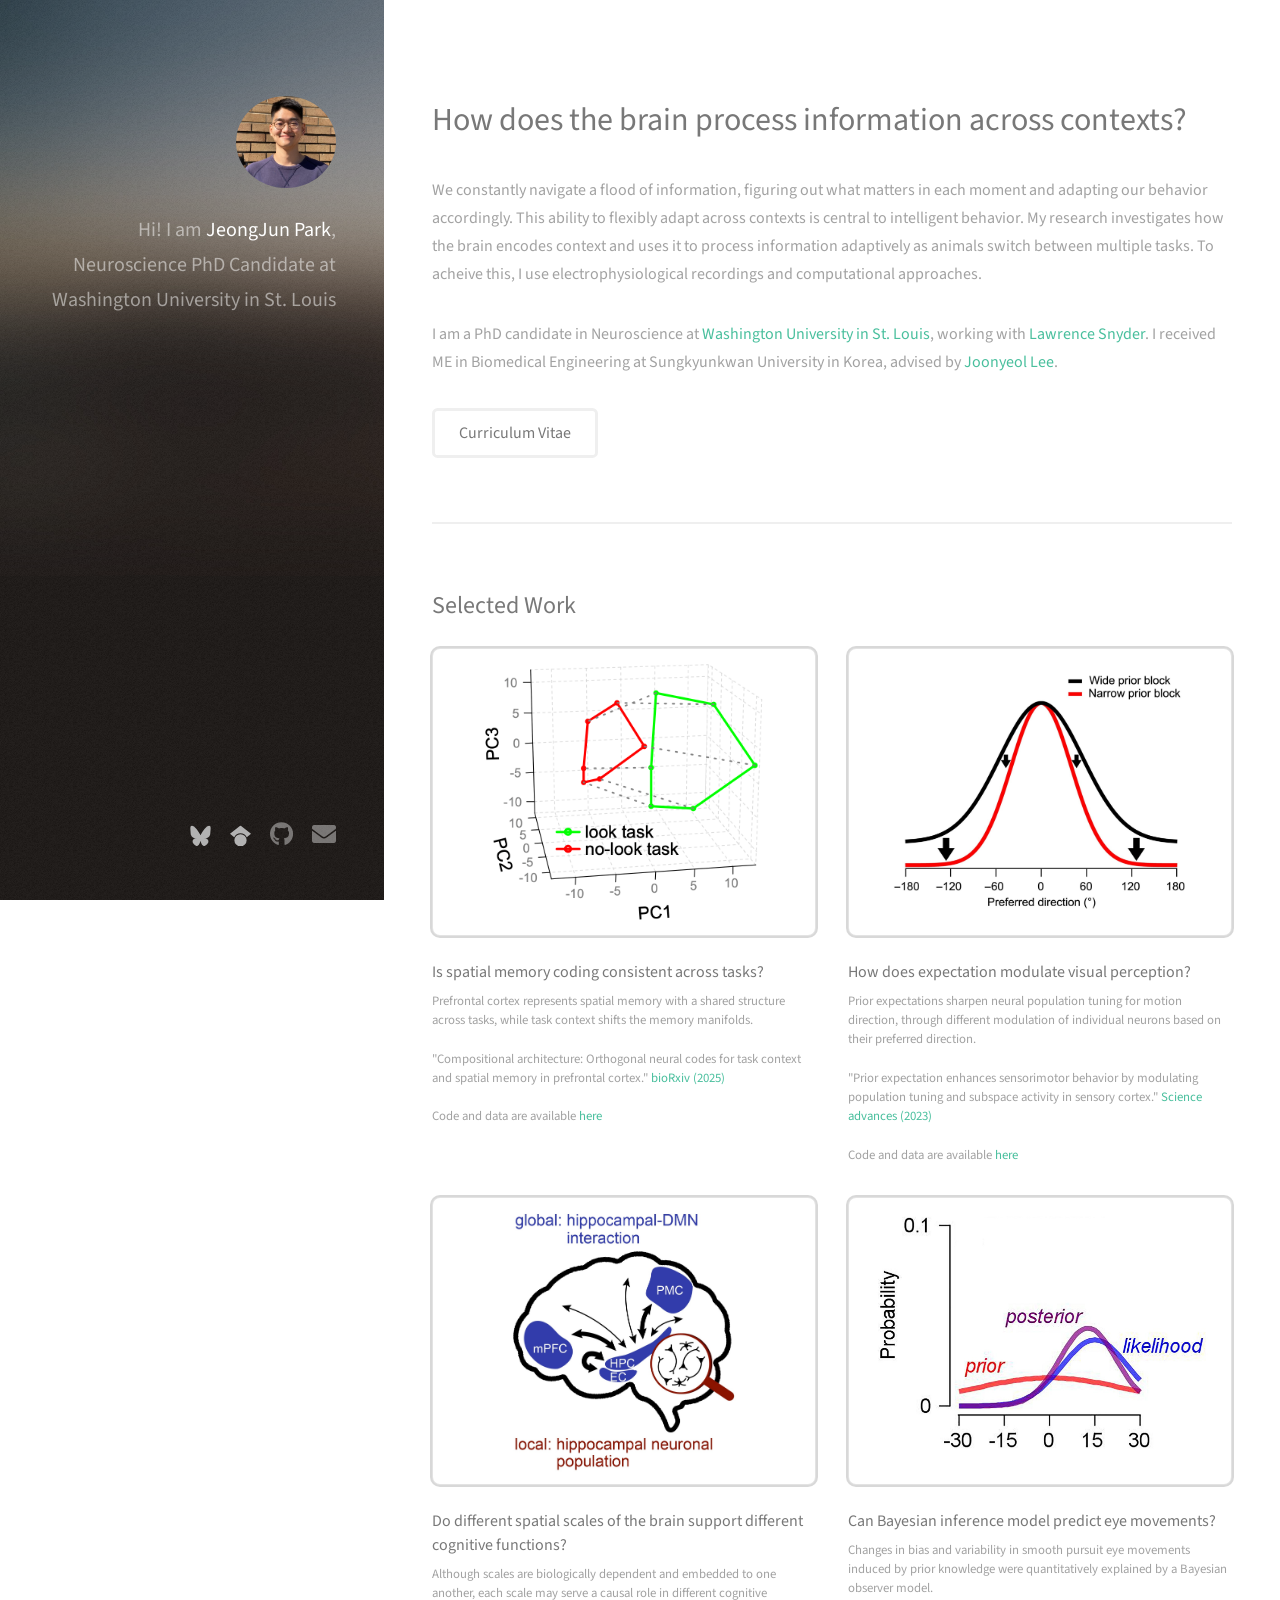
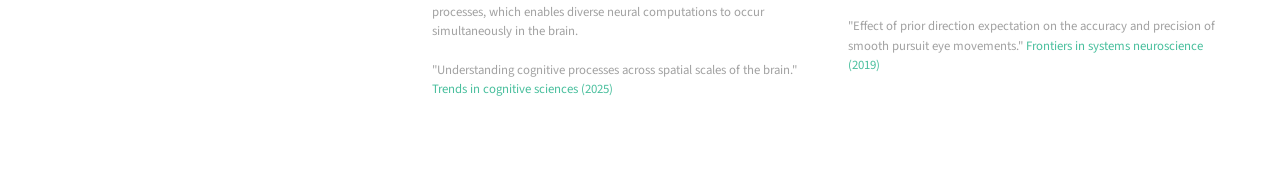
==== index.html @ 49ab4fb3 "Update index.html" ====
<!DOCTYPE HTML>
<!--
	Strata by HTML5 UP
	html5up.net | @ajlkn
	Free for personal and commercial use under the CCA 3.0 license (html5up.net/license)
-->
<html>

<head>
  <title>JeongJun Park</title>
  <meta charset="utf-8" />
  <meta name="viewport" content="width=device-width, initial-scale=1" />
  <link rel="icon" href="/favicon_J.ico" type="image/x-icon">
  <link rel="stylesheet" href="assets/css/main.css" />
</head>

<body class="is-preload">

	<!-- Header -->
	<header id="header">
		<div class="inner">
			<a href="#" class="image avatar"><img src="images/me.jpeg" alt="" /></a>
			<h1>Hi! I am <strong>JeongJun Park</strong>,<br />
				Neuroscience PhD Candidate <br />
				at Washington University in St. Louis
			</h1>
		</div>
	</header>

	<!-- Main -->
	<div id="main">

		<!-- One -->
		<section id="one">
			<header class="major">
				<h2>How does the brain process information across contexts?</h2>
			</header>
			<p> We constantly navigate a flood of information, figuring out what matters in each moment and adapting our
				behavior accordingly. This ability to flexibly adapt across contexts is central to intelligent behavior.
				My research investigates how the brain encodes context and uses it to process information adaptively as
				animals switch between multiple tasks. To acheive this, I use electrophysiological recordings and
				computational approaches.</p>
			<p>I am a PhD candidate in Neuroscience at
				<a href="https://neuroscience.wustl.edu/people/jeongjun-park/" target="_blank" rel="noopener">
					Washington University in St. Louis</a>, working with
				<a href="https://neuroscience.wustl.edu/people/lawrence-snyder-md-phd/" target="_blank" rel="noopener">
					Lawrence Snyder</a>.
				I received ME in Biomedical Engineering at Sungkyunkwan University in Korea, advised by
				<a href="https://semoconlab.com/people/current/" target="_blank" rel="noopener"> Joonyeol Lee</a>.
			</p>
			<ul class="actions">
				<li>
					<a href="assets/cv/CV_JeongJunPark.pdf" class="button" target="_blank" rel="noopener">
						Curriculum Vitae
					</a>
				</li>
			</ul>

		</section>

		<!-- Two -->
		<section id="two">
			<h2>Selected Work</h2>
			<div class="row">
				<article class="col-6 col-12-xsmall work-item">
					<a href="images/fulls/geometry.png" class="image fit thumb ar-square">
						<img src="images/fulls/geometry.png" alt="" />
					</a>
					<h3>Is spatial memory coding consistent across tasks?</h3>
					<p> Prefrontal cortex represents spatial memory with a shared structure across tasks, while task context shifts
						the memory manifolds.
						<br /><br />
						"Compositional architecture: Orthogonal neural codes for task context and spatial memory in
						prefrontal cortex."
						<a href="https://pmc.ncbi.nlm.nih.gov/articles/PMC11888474/" target="_blank"
							rel="noopener">bioRxiv (2025)</a>
						<br /><br />
						Code and data are available
						<a href="https://github.com/pjjeongjun/Compositional_Architecture" target="_blank"
							rel="noopener"> here </a>
					</p>
				</article>
				<article class="col-6 col-12-xsmall work-item">
					<a href="images/fulls/population_tuning.jpeg" class="image fit thumb scale-sm">
						<img src="images/fulls/population_tuning.jpeg" alt="" />
					</a>
					<h3>How does expectation modulate visual perception?</h3>
					<p> Prior expectations sharpen neural population tuning for motion direction,
						through different modulation of individual neurons based on their preferred direction.
						<br /><br />
						"Prior expectation enhances sensorimotor behavior by modulating population tuning and subspace
						activity in sensory cortex."
						<a href="https://www.science.org/doi/full/10.1126/sciadv.adg4156" target="_blank"
							rel="noopener">Science advances (2023)</a>
						<br /><br />
						Code and data are available
						<a href="https://github.com/pjjeongjun/Prior_Expectation" target="_blank"
							rel="noopener"> here </a>
					</p>
				</article>
				<article class="col-6 col-12-xsmall work-item">
					<a href="images/fulls/spatial_scale.jpeg" class="image fit thumb ar-plot">
						<img src="images/fulls/spatial_scale.jpeg" alt="" />
					</a>
					<h3>Do different spatial scales of the brain support different cognitive functions?</h3>
					<p> Although scales are biologically dependent and embedded to one another,
						each scale may serve a causal role in different cognitive processes,
						which enables diverse neural computations to occur simultaneously in the brain.
						<br /><br />
						"Understanding cognitive processes across spatial scales of the brain."
						<a href="https://www.cell.com/trends/cognitive-sciences/abstract/S1364-6613(24)00252-3"
							target="_blank" rel="noopener">Trends in cognitive sciences (2025)</a>
					</p>
				</article>

				<article class="col-6 col-12-xsmall work-item">
					<a href="images/fulls/bayes.jpg" class="image fit thumb ar-tall">
						<img src="images/fulls/bayes.jpg" alt="" />
					</a>
					<h3>Can Bayesian inference model predict eye movements?</h3>
					<p> Changes in bias and variability in smooth pursuit eye movements induced by prior knowledge
						were quantitatively explained by a Bayesian observer model.
						<br /><br />
						"Effect of prior direction expectation on the accuracy and precision of smooth pursuit eye
						movements."
						<a href="https://www.frontiersin.org/journals/systems-neuroscience/articles/10.3389/fnsys.2019.00071/full"
							target="_blank" rel="noopener">Frontiers in systems neuroscience (2019)</a>
					</p>
				</article>
			</div>
		</section>
		
	<!-- Footer -->
	<footer id="footer">
		<div class="inner">
			<ul class="icons">
				<li>
					<a href="https://bsky.app/profile/jeongjunpark.bsky.social" class="icon" target="_blank"
						rel="noopener">
						<img src="images/bluesky.svg" alt="Bluesky" class="svg-icon" />
					</a>
				</li>
				<li>
					<a href="https://scholar.google.com/citations?user=-ATBHAIAAAAJ&hl=en" class="icon" target="_blank"
						rel="noopener">
						<img src="images/scholar.svg" alt="Google Scholar" class="svg-icon" />
					</a>
				</li>
				<li>
					<a href="https://github.com/pjjeongjun" class="icon brands fa-github">
						<span class="label">Github</span>
					</a>
				</li>
				<li>
					<a href="mailto:skkujoon@gmail.com" class="icon solid fa-envelope">
						<span class="label">Email</span>
					</a>
				</li>
			</ul>
		</div>
	</footer>

	<!-- Scripts -->
	<script src="assets/js/jquery.min.js"></script>
	<script src="assets/js/jquery.poptrox.min.js"></script>
	<script src="assets/js/browser.min.js"></script>
	<script src="assets/js/breakpoints.min.js"></script>
	<script src="assets/js/util.js"></script>
	<script src="assets/js/main.js"></script>

</body>


</html>
---- assets/css/main.css ----
@import url("fontawesome-all.min.css");
@import url("https://fonts.googleapis.com/css?family=Source+Sans+Pro:400,400italic");

/*
	Strata by HTML5 UP
	html5up.net | @ajlkn
	Free for personal and commercial use under the CCA 3.0 license (html5up.net/license)
*/

html,
body,
div,
span,
applet,
object,
iframe,
h1,
h2,
h3,
h4,
h5,
h6,
p,
blockquote,
pre,
a,
abbr,
acronym,
address,
big,
cite,
code,
del,
dfn,
em,
img,
ins,
kbd,
q,
s,
samp,
small,
strike,
strong,
sub,
sup,
tt,
var,
b,
u,
i,
center,
dl,
dt,
dd,
ol,
ul,
li,
fieldset,
form,
label,
legend,
table,
caption,
tbody,
tfoot,
thead,
tr,
th,
td,
article,
aside,
canvas,
details,
embed,
figure,
figcaption,
footer,
header,
hgroup,
menu,
nav,
output,
ruby,
section,
summary,
time,
mark,
audio,
video {
	margin: 0;
	padding: 0;
	border: 0;
	font-size: 100%;
	font: inherit;
	vertical-align: baseline;
}

article,
aside,
details,
figcaption,
figure,
footer,
header,
hgroup,
menu,
nav,
section {
	display: block;
}

body {
	line-height: 1;
}

ol,
ul {
	list-style: none;
}

blockquote,
q {
	quotes: none;
}

blockquote:before,
blockquote:after,
q:before,
q:after {
	content: '';
	content: none;
}

table {
	border-collapse: collapse;
	border-spacing: 0;
}

body {
	-webkit-text-size-adjust: none;
}

mark {
	background-color: transparent;
	color: inherit;
}

input::-moz-focus-inner {
	border: 0;
	padding: 0;
}

input,
select,
textarea {
	-moz-appearance: none;
	-webkit-appearance: none;
	-ms-appearance: none;
	appearance: none;
}

/* Basic */

html {
	box-sizing: border-box;
}

*,
*:before,
*:after {
	box-sizing: inherit;
}

body {
	background: #fff;
}

body.is-preload *,
body.is-preload *:before,
body.is-preload *:after {
	-moz-animation: none !important;
	-webkit-animation: none !important;
	-ms-animation: none !important;
	animation: none !important;
	-moz-transition: none !important;
	-webkit-transition: none !important;
	-ms-transition: none !important;
	transition: none !important;
}

body,
input,
select,
textarea {
	color: #a2a2a2;
	font-family: "Source Sans Pro", Helvetica, sans-serif;
	font-size: 16pt;
	font-weight: 400;
	line-height: 1.75em;
}

a {
	-moz-transition: color 0.2s ease-in-out, border-color 0.2s ease-in-out;
	-webkit-transition: color 0.2s ease-in-out, border-color 0.2s ease-in-out;
	-ms-transition: color 0.2s ease-in-out, border-color 0.2s ease-in-out;
	transition: color 0.2s ease-in-out, border-color 0.2s ease-in-out;
	border-bottom: dotted 1px;
	color: #49bf9d;
	text-decoration: none;
}

a:hover {
	border-bottom-color: transparent;
	color: #49bf9d !important;
	text-decoration: none;
}

strong,
b {
	color: #787878;
	font-weight: 400;
}

em,
i {
	font-style: italic;
}

p {
	margin: 0 0 2em 0;
}

h1,
h2,
h3,
h4,
h5,
h6 {
	color: #787878;
	font-weight: 400;
	line-height: 1em;
	margin: 0 0 1em 0;
}

h1 a,
h2 a,
h3 a,
h4 a,
h5 a,
h6 a {
	color: inherit;
	text-decoration: none;
}

h1 {
	font-size: 2em;
	line-height: 1.5em;
}

h2 {
	font-size: 1.5em;
	line-height: 1.5em;
}

h3 {
	font-size: 1.25em;
	line-height: 1.5em;
}

h4 {
	font-size: 1.1em;
	line-height: 1.5em;
}

h5 {
	font-size: 0.9em;
	line-height: 1.5em;
}

h6 {
	font-size: 0.7em;
	line-height: 1.5em;
}

sub {
	font-size: 0.8em;
	position: relative;
	top: 0.5em;
}

sup {
	font-size: 0.8em;
	position: relative;
	top: -0.5em;
}

hr {
	border: 0;
	border-bottom: solid 2px #efefef;
	margin: 2em 0;
}

hr.major {
	margin: 3em 0;
}

blockquote {
	border-left: solid 6px #efefef;
	font-style: italic;
	margin: 0 0 2em 0;
	padding: 0.5em 0 0.5em 1.5em;
}

code {
	background: #f7f7f7;
	border-radius: 0.35em;
	border: solid 2px #efefef;
	font-family: "Courier New", monospace;
	font-size: 0.9em;
	margin: 0 0.25em;
	padding: 0.25em 0.65em;
}

pre {
	-webkit-overflow-scrolling: touch;
	font-family: "Courier New", monospace;
	font-size: 0.9em;
	margin: 0 0 2em 0;
}

pre code {
	display: block;
	line-height: 1.75em;
	padding: 1em 1.5em;
	overflow-x: auto;
}

.align-left {
	text-align: left;
}

.align-center {
	text-align: center;
}

.align-right {
	text-align: right;
}

/* Container */

.container {
	margin: 0 auto;
	max-width: calc(100% - 4em);
	width: 100%;
}

.container.xsmall {
	width: 25%;
}

.container.small {
	width: 50%;
}

.container.medium {
	width: 75%;
}

.container.large {
	width: 125%;
}

.container.xlarge {
	width: 150%;
}

.container.max {
	width: 100%;
}

@media screen and (max-width: 980px) {

	.container {
		width: 100% !important;
		max-width: 100% !important;
	}

}

@media screen and (max-width: 480px) {

	.container {
		max-width: calc(100% - 3em);
	}

}

/* Row */

.row {
	display: flex;
	flex-wrap: wrap;
	box-sizing: border-box;
	align-items: stretch;
}

.row>* {
	box-sizing: border-box;
}

.row.gtr-uniform>*> :last-child {
	margin-bottom: 0;
}

.row.aln-left {
	justify-content: flex-start;
}

.row.aln-center {
	justify-content: center;
}

.row.aln-right {
	justify-content: flex-end;
}

.row.aln-top {
	align-items: flex-start;
}

.row.aln-middle {
	align-items: center;
}

.row.aln-bottom {
	align-items: flex-end;
}

.row>.imp {
	order: -1;
}

.row>.col-1 {
	width: 8.33333%;
}

.row>.off-1 {
	margin-left: 8.33333%;
}

.row>.col-2 {
	width: 16.66667%;
}

.row>.off-2 {
	margin-left: 16.66667%;
}

.row>.col-3 {
	width: 25%;
}

.row>.off-3 {
	margin-left: 25%;
}

.row>.col-4 {
	width: 33.33333%;
}

.row>.off-4 {
	margin-left: 33.33333%;
}

.row>.col-5 {
	width: 41.66667%;
}

.row>.off-5 {
	margin-left: 41.66667%;
}

.row>.col-6 {
	width: 50%;
}

.row>.off-6 {
	margin-left: 50%;
}

.row>.col-7 {
	width: 58.33333%;
}

.row>.off-7 {
	margin-left: 58.33333%;
}

.row>.col-8 {
	width: 66.66667%;
}

.row>.off-8 {
	margin-left: 66.66667%;
}

.row>.col-9 {
	width: 75%;
}

.row>.off-9 {
	margin-left: 75%;
}

.row>.col-10 {
	width: 83.33333%;
}

.row>.off-10 {
	margin-left: 83.33333%;
}

.row>.col-11 {
	width: 91.66667%;
}

.row>.off-11 {
	margin-left: 91.66667%;
}

.row>.col-12 {
	width: 100%;
}

.row>.off-12 {
	margin-left: 100%;
}

.row.gtr-0 {
	margin-top: 0;
	margin-left: 0em;
}

.row.gtr-0>* {
	padding: 0 0 0 0em;
}

.row.gtr-0.gtr-uniform {
	margin-top: 0em;
}

.row.gtr-0.gtr-uniform>* {
	padding-top: 0em;
}

.row.gtr-25 {
	margin-top: 0;
	margin-left: -0.625em;
}

.row.gtr-25>* {
	padding: 0 0 0 0.625em;
}

.row.gtr-25.gtr-uniform {
	margin-top: -0.625em;
}

.row.gtr-25.gtr-uniform>* {
	padding-top: 0.625em;
}

.row.gtr-50 {
	margin-top: 0;
	margin-left: -1.25em;
}

.row.gtr-50>* {
	padding: 0 0 0 1.25em;
}

.row.gtr-50.gtr-uniform {
	margin-top: -1.25em;
}

.row.gtr-50.gtr-uniform>* {
	padding-top: 1.25em;
}

.row {
	margin-top: 0;
	margin-left: -2.5em;
}

.row>* {
	padding: 0 0 0 2.5em;
}

.row.gtr-uniform {
	margin-top: -2.5em;
}

.row.gtr-uniform>* {
	padding-top: 2.5em;
}

.row.gtr-150 {
	margin-top: 0;
	margin-left: -3.75em;
}

.row.gtr-150>* {
	padding: 0 0 0 3.75em;
}

.row.gtr-150.gtr-uniform {
	margin-top: -3.75em;
}

.row.gtr-150.gtr-uniform>* {
	padding-top: 3.75em;
}

.row.gtr-200 {
	margin-top: 0;
	margin-left: -5em;
}

.row.gtr-200>* {
	padding: 0 0 0 5em;
}

.row.gtr-200.gtr-uniform {
	margin-top: -5em;
}

.row.gtr-200.gtr-uniform>* {
	padding-top: 5em;
}

@media screen and (max-width: 1800px) {

	.row {
		display: flex;
		flex-wrap: wrap;
		box-sizing: border-box;
		align-items: stretch;
	}

	.row>* {
		box-sizing: border-box;
	}

	.row.gtr-uniform>*> :last-child {
		margin-bottom: 0;
	}

	.row.aln-left {
		justify-content: flex-start;
	}

	.row.aln-center {
		justify-content: center;
	}

	.row.aln-right {
		justify-content: flex-end;
	}

	.row.aln-top {
		align-items: flex-start;
	}

	.row.aln-middle {
		align-items: center;
	}

	.row.aln-bottom {
		align-items: flex-end;
	}

	.row>.imp-xlarge {
		order: -1;
	}

	.row>.col-1-xlarge {
		width: 8.33333%;
	}

	.row>.off-1-xlarge {
		margin-left: 8.33333%;
	}

	.row>.col-2-xlarge {
		width: 16.66667%;
	}

	.row>.off-2-xlarge {
		margin-left: 16.66667%;
	}

	.row>.col-3-xlarge {
		width: 25%;
	}

	.row>.off-3-xlarge {
		margin-left: 25%;
	}

	.row>.col-4-xlarge {
		width: 33.33333%;
	}

	.row>.off-4-xlarge {
		margin-left: 33.33333%;
	}

	.row>.col-5-xlarge {
		width: 41.66667%;
	}

	.row>.off-5-xlarge {
		margin-left: 41.66667%;
	}

	.row>.col-6-xlarge {
		width: 50%;
	}

	.row>.off-6-xlarge {
		margin-left: 50%;
	}

	.row>.col-7-xlarge {
		width: 58.33333%;
	}

	.row>.off-7-xlarge {
		margin-left: 58.33333%;
	}

	.row>.col-8-xlarge {
		width: 66.66667%;
	}

	.row>.off-8-xlarge {
		margin-left: 66.66667%;
	}

	.row>.col-9-xlarge {
		width: 75%;
	}

	.row>.off-9-xlarge {
		margin-left: 75%;
	}

	.row>.col-10-xlarge {
		width: 83.33333%;
	}

	.row>.off-10-xlarge {
		margin-left: 83.33333%;
	}

	.row>.col-11-xlarge {
		width: 91.66667%;
	}

	.row>.off-11-xlarge {
		margin-left: 91.66667%;
	}

	.row>.col-12-xlarge {
		width: 100%;
	}

	.row>.off-12-xlarge {
		margin-left: 100%;
	}

	.row.gtr-0 {
		margin-top: 0;
		margin-left: 0em;
	}

	.row.gtr-0>* {
		padding: 0 0 0 0em;
	}

	.row.gtr-0.gtr-uniform {
		margin-top: 0em;
	}

	.row.gtr-0.gtr-uniform>* {
		padding-top: 0em;
	}

	.row.gtr-25 {
		margin-top: 0;
		margin-left: -0.625em;
	}

	.row.gtr-25>* {
		padding: 0 0 0 0.625em;
	}

	.row.gtr-25.gtr-uniform {
		margin-top: -0.625em;
	}

	.row.gtr-25.gtr-uniform>* {
		padding-top: 0.625em;
	}

	.row.gtr-50 {
		margin-top: 0;
		margin-left: -1.25em;
	}

	.row.gtr-50>* {
		padding: 0 0 0 1.25em;
	}

	.row.gtr-50.gtr-uniform {
		margin-top: -1.25em;
	}

	.row.gtr-50.gtr-uniform>* {
		padding-top: 1.25em;
	}

	.row {
		margin-top: 0;
		margin-left: -2.5em;
	}

	.row>* {
		padding: 0 0 0 2.5em;
	}

	.row.gtr-uniform {
		margin-top: -2.5em;
	}

	.row.gtr-uniform>* {
		padding-top: 2.5em;
	}

	.row.gtr-150 {
		margin-top: 0;
		margin-left: -3.75em;
	}

	.row.gtr-150>* {
		padding: 0 0 0 3.75em;
	}

	.row.gtr-150.gtr-uniform {
		margin-top: -3.75em;
	}

	.row.gtr-150.gtr-uniform>* {
		padding-top: 3.75em;
	}

	.row.gtr-200 {
		margin-top: 0;
		margin-left: -5em;
	}

	.row.gtr-200>* {
		padding: 0 0 0 5em;
	}

	.row.gtr-200.gtr-uniform {
		margin-top: -5em;
	}

	.row.gtr-200.gtr-uniform>* {
		padding-top: 5em;
	}

}

@media screen and (max-width: 1280px) {

	.row {
		display: flex;
		flex-wrap: wrap;
		box-sizing: border-box;
		align-items: stretch;
	}

	.row>* {
		box-sizing: border-box;
	}

	.row.gtr-uniform>*> :last-child {
		margin-bottom: 0;
	}

	.row.aln-left {
		justify-content: flex-start;
	}

	.row.aln-center {
		justify-content: center;
	}

	.row.aln-right {
		justify-content: flex-end;
	}

	.row.aln-top {
		align-items: flex-start;
	}

	.row.aln-middle {
		align-items: center;
	}

	.row.aln-bottom {
		align-items: flex-end;
	}

	.row>.imp-large {
		order: -1;
	}

	.row>.col-1-large {
		width: 8.33333%;
	}

	.row>.off-1-large {
		margin-left: 8.33333%;
	}

	.row>.col-2-large {
		width: 16.66667%;
	}

	.row>.off-2-large {
		margin-left: 16.66667%;
	}

	.row>.col-3-large {
		width: 25%;
	}

	.row>.off-3-large {
		margin-left: 25%;
	}

	.row>.col-4-large {
		width: 33.33333%;
	}

	.row>.off-4-large {
		margin-left: 33.33333%;
	}

	.row>.col-5-large {
		width: 41.66667%;
	}

	.row>.off-5-large {
		margin-left: 41.66667%;
	}

	.row>.col-6-large {
		width: 50%;
	}

	.row>.off-6-large {
		margin-left: 50%;
	}

	.row>.col-7-large {
		width: 58.33333%;
	}

	.row>.off-7-large {
		margin-left: 58.33333%;
	}

	.row>.col-8-large {
		width: 66.66667%;
	}

	.row>.off-8-large {
		margin-left: 66.66667%;
	}

	.row>.col-9-large {
		width: 75%;
	}

	.row>.off-9-large {
		margin-left: 75%;
	}

	.row>.col-10-large {
		width: 83.33333%;
	}

	.row>.off-10-large {
		margin-left: 83.33333%;
	}

	.row>.col-11-large {
		width: 91.66667%;
	}

	.row>.off-11-large {
		margin-left: 91.66667%;
	}

	.row>.col-12-large {
		width: 100%;
	}

	.row>.off-12-large {
		margin-left: 100%;
	}

	.row.gtr-0 {
		margin-top: 0;
		margin-left: 0em;
	}

	.row.gtr-0>* {
		padding: 0 0 0 0em;
	}

	.row.gtr-0.gtr-uniform {
		margin-top: 0em;
	}

	.row.gtr-0.gtr-uniform>* {
		padding-top: 0em;
	}

	.row.gtr-25 {
		margin-top: 0;
		margin-left: -0.5em;
	}

	.row.gtr-25>* {
		padding: 0 0 0 0.5em;
	}

	.row.gtr-25.gtr-uniform {
		margin-top: -0.5em;
	}

	.row.gtr-25.gtr-uniform>* {
		padding-top: 0.5em;
	}

	.row.gtr-50 {
		margin-top: 0;
		margin-left: -1em;
	}

	.row.gtr-50>* {
		padding: 0 0 0 1em;
	}

	.row.gtr-50.gtr-uniform {
		margin-top: -1em;
	}

	.row.gtr-50.gtr-uniform>* {
		padding-top: 1em;
	}

	.row {
		margin-top: 0;
		margin-left: -2em;
	}

	.row>* {
		padding: 0 0 0 2em;
	}

	.row.gtr-uniform {
		margin-top: -2em;
	}

	.row.gtr-uniform>* {
		padding-top: 2em;
	}

	.row.gtr-150 {
		margin-top: 0;
		margin-left: -3em;
	}

	.row.gtr-150>* {
		padding: 0 0 0 3em;
	}

	.row.gtr-150.gtr-uniform {
		margin-top: -3em;
	}

	.row.gtr-150.gtr-uniform>* {
		padding-top: 3em;
	}

	.row.gtr-200 {
		margin-top: 0;
		margin-left: -4em;
	}

	.row.gtr-200>* {
		padding: 0 0 0 4em;
	}

	.row.gtr-200.gtr-uniform {
		margin-top: -4em;
	}

	.row.gtr-200.gtr-uniform>* {
		padding-top: 4em;
	}

}

@media screen and (max-width: 980px) {

	.row {
		display: flex;
		flex-wrap: wrap;
		box-sizing: border-box;
		align-items: stretch;
	}

	.row>* {
		box-sizing: border-box;
	}

	.row.gtr-uniform>*> :last-child {
		margin-bottom: 0;
	}

	.row.aln-left {
		justify-content: flex-start;
	}

	.row.aln-center {
		justify-content: center;
	}

	.row.aln-right {
		justify-content: flex-end;
	}

	.row.aln-top {
		align-items: flex-start;
	}

	.row.aln-middle {
		align-items: center;
	}

	.row.aln-bottom {
		align-items: flex-end;
	}

	.row>.imp-medium {
		order: -1;
	}

	.row>.col-1-medium {
		width: 8.33333%;
	}

	.row>.off-1-medium {
		margin-left: 8.33333%;
	}

	.row>.col-2-medium {
		width: 16.66667%;
	}

	.row>.off-2-medium {
		margin-left: 16.66667%;
	}

	.row>.col-3-medium {
		width: 25%;
	}

	.row>.off-3-medium {
		margin-left: 25%;
	}

	.row>.col-4-medium {
		width: 33.33333%;
	}

	.row>.off-4-medium {
		margin-left: 33.33333%;
	}

	.row>.col-5-medium {
		width: 41.66667%;
	}

	.row>.off-5-medium {
		margin-left: 41.66667%;
	}

	.row>.col-6-medium {
		width: 50%;
	}

	.row>.off-6-medium {
		margin-left: 50%;
	}

	.row>.col-7-medium {
		width: 58.33333%;
	}

	.row>.off-7-medium {
		margin-left: 58.33333%;
	}

	.row>.col-8-medium {
		width: 66.66667%;
	}

	.row>.off-8-medium {
		margin-left: 66.66667%;
	}

	.row>.col-9-medium {
		width: 75%;
	}

	.row>.off-9-medium {
		margin-left: 75%;
	}

	.row>.col-10-medium {
		width: 83.33333%;
	}

	.row>.off-10-medium {
		margin-left: 83.33333%;
	}

	.row>.col-11-medium {
		width: 91.66667%;
	}

	.row>.off-11-medium {
		margin-left: 91.66667%;
	}

	.row>.col-12-medium {
		width: 100%;
	}

	.row>.off-12-medium {
		margin-left: 100%;
	}

	.row.gtr-0 {
		margin-top: 0;
		margin-left: 0em;
	}

	.row.gtr-0>* {
		padding: 0 0 0 0em;
	}

	.row.gtr-0.gtr-uniform {
		margin-top: 0em;
	}

	.row.gtr-0.gtr-uniform>* {
		padding-top: 0em;
	}

	.row.gtr-25 {
		margin-top: 0;
		margin-left: -0.5em;
	}

	.row.gtr-25>* {
		padding: 0 0 0 0.5em;
	}

	.row.gtr-25.gtr-uniform {
		margin-top: -0.5em;
	}

	.row.gtr-25.gtr-uniform>* {
		padding-top: 0.5em;
	}

	.row.gtr-50 {
		margin-top: 0;
		margin-left: -1em;
	}

	.row.gtr-50>* {
		padding: 0 0 0 1em;
	}

	.row.gtr-50.gtr-uniform {
		margin-top: -1em;
	}

	.row.gtr-50.gtr-uniform>* {
		padding-top: 1em;
	}

	.row {
		margin-top: 0;
		margin-left: -2em;
	}

	.row>* {
		padding: 0 0 0 2em;
	}

	.row.gtr-uniform {
		margin-top: -2em;
	}

	.row.gtr-uniform>* {
		padding-top: 2em;
	}

	.row.gtr-150 {
		margin-top: 0;
		margin-left: -3em;
	}

	.row.gtr-150>* {
		padding: 0 0 0 3em;
	}

	.row.gtr-150.gtr-uniform {
		margin-top: -3em;
	}

	.row.gtr-150.gtr-uniform>* {
		padding-top: 3em;
	}

	.row.gtr-200 {
		margin-top: 0;
		margin-left: -4em;
	}

	.row.gtr-200>* {
		padding: 0 0 0 4em;
	}

	.row.gtr-200.gtr-uniform {
		margin-top: -4em;
	}

	.row.gtr-200.gtr-uniform>* {
		padding-top: 4em;
	}

}

@media screen and (max-width: 736px) {

	.row {
		display: flex;
		flex-wrap: wrap;
		box-sizing: border-box;
		align-items: stretch;
	}

	.row>* {
		box-sizing: border-box;
	}

	.row.gtr-uniform>*> :last-child {
		margin-bottom: 0;
	}

	.row.aln-left {
		justify-content: flex-start;
	}

	.row.aln-center {
		justify-content: center;
	}

	.row.aln-right {
		justify-content: flex-end;
	}

	.row.aln-top {
		align-items: flex-start;
	}

	.row.aln-middle {
		align-items: center;
	}

	.row.aln-bottom {
		align-items: flex-end;
	}

	.row>.imp-small {
		order: -1;
	}

	.row>.col-1-small {
		width: 8.33333%;
	}

	.row>.off-1-small {
		margin-left: 8.33333%;
	}

	.row>.col-2-small {
		width: 16.66667%;
	}

	.row>.off-2-small {
		margin-left: 16.66667%;
	}

	.row>.col-3-small {
		width: 25%;
	}

	.row>.off-3-small {
		margin-left: 25%;
	}

	.row>.col-4-small {
		width: 33.33333%;
	}

	.row>.off-4-small {
		margin-left: 33.33333%;
	}

	.row>.col-5-small {
		width: 41.66667%;
	}

	.row>.off-5-small {
		margin-left: 41.66667%;
	}

	.row>.col-6-small {
		width: 50%;
	}

	.row>.off-6-small {
		margin-left: 50%;
	}

	.row>.col-7-small {
		width: 58.33333%;
	}

	.row>.off-7-small {
		margin-left: 58.33333%;
	}

	.row>.col-8-small {
		width: 66.66667%;
	}

	.row>.off-8-small {
		margin-left: 66.66667%;
	}

	.row>.col-9-small {
		width: 75%;
	}

	.row>.off-9-small {
		margin-left: 75%;
	}

	.row>.col-10-small {
		width: 83.33333%;
	}

	.row>.off-10-small {
		margin-left: 83.33333%;
	}

	.row>.col-11-small {
		width: 91.66667%;
	}

	.row>.off-11-small {
		margin-left: 91.66667%;
	}

	.row>.col-12-small {
		width: 100%;
	}

	.row>.off-12-small {
		margin-left: 100%;
	}

	.row.gtr-0 {
		margin-top: 0;
		margin-left: 0em;
	}

	.row.gtr-0>* {
		padding: 0 0 0 0em;
	}

	.row.gtr-0.gtr-uniform {
		margin-top: 0em;
	}

	.row.gtr-0.gtr-uniform>* {
		padding-top: 0em;
	}

	.row.gtr-25 {
		margin-top: 0;
		margin-left: -0.375em;
	}

	.row.gtr-25>* {
		padding: 0 0 0 0.375em;
	}

	.row.gtr-25.gtr-uniform {
		margin-top: -0.375em;
	}

	.row.gtr-25.gtr-uniform>* {
		padding-top: 0.375em;
	}

	.row.gtr-50 {
		margin-top: 0;
		margin-left: -0.75em;
	}

	.row.gtr-50>* {
		padding: 0 0 0 0.75em;
	}

	.row.gtr-50.gtr-uniform {
		margin-top: -0.75em;
	}

	.row.gtr-50.gtr-uniform>* {
		padding-top: 0.75em;
	}

	.row {
		margin-top: 0;
		margin-left: -1.5em;
	}

	.row>* {
		padding: 0 0 0 1.5em;
	}

	.row.gtr-uniform {
		margin-top: -1.5em;
	}

	.row.gtr-uniform>* {
		padding-top: 1.5em;
	}

	.row.gtr-150 {
		margin-top: 0;
		margin-left: -2.25em;
	}

	.row.gtr-150>* {
		padding: 0 0 0 2.25em;
	}

	.row.gtr-150.gtr-uniform {
		margin-top: -2.25em;
	}

	.row.gtr-150.gtr-uniform>* {
		padding-top: 2.25em;
	}

	.row.gtr-200 {
		margin-top: 0;
		margin-left: -3em;
	}

	.row.gtr-200>* {
		padding: 0 0 0 3em;
	}

	.row.gtr-200.gtr-uniform {
		margin-top: -3em;
	}

	.row.gtr-200.gtr-uniform>* {
		padding-top: 3em;
	}

}

@media screen and (max-width: 480px) {

	.row {
		display: flex;
		flex-wrap: wrap;
		box-sizing: border-box;
		align-items: stretch;
	}

	.row>* {
		box-sizing: border-box;
	}

	.row.gtr-uniform>*> :last-child {
		margin-bottom: 0;
	}

	.row.aln-left {
		justify-content: flex-start;
	}

	.row.aln-center {
		justify-content: center;
	}

	.row.aln-right {
		justify-content: flex-end;
	}

	.row.aln-top {
		align-items: flex-start;
	}

	.row.aln-middle {
		align-items: center;
	}

	.row.aln-bottom {
		align-items: flex-end;
	}

	.row>.imp-xsmall {
		order: -1;
	}

	.row>.col-1-xsmall {
		width: 8.33333%;
	}

	.row>.off-1-xsmall {
		margin-left: 8.33333%;
	}

	.row>.col-2-xsmall {
		width: 16.66667%;
	}

	.row>.off-2-xsmall {
		margin-left: 16.66667%;
	}

	.row>.col-3-xsmall {
		width: 25%;
	}

	.row>.off-3-xsmall {
		margin-left: 25%;
	}

	.row>.col-4-xsmall {
		width: 33.33333%;
	}

	.row>.off-4-xsmall {
		margin-left: 33.33333%;
	}

	.row>.col-5-xsmall {
		width: 41.66667%;
	}

	.row>.off-5-xsmall {
		margin-left: 41.66667%;
	}

	.row>.col-6-xsmall {
		width: 50%;
	}

	.row>.off-6-xsmall {
		margin-left: 50%;
	}

	.row>.col-7-xsmall {
		width: 58.33333%;
	}

	.row>.off-7-xsmall {
		margin-left: 58.33333%;
	}

	.row>.col-8-xsmall {
		width: 66.66667%;
	}

	.row>.off-8-xsmall {
		margin-left: 66.66667%;
	}

	.row>.col-9-xsmall {
		width: 75%;
	}

	.row>.off-9-xsmall {
		margin-left: 75%;
	}

	.row>.col-10-xsmall {
		width: 83.33333%;
	}

	.row>.off-10-xsmall {
		margin-left: 83.33333%;
	}

	.row>.col-11-xsmall {
		width: 91.66667%;
	}

	.row>.off-11-xsmall {
		margin-left: 91.66667%;
	}

	.row>.col-12-xsmall {
		width: 100%;
	}

	.row>.off-12-xsmall {
		margin-left: 100%;
	}

	.row.gtr-0 {
		margin-top: 0;
		margin-left: 0em;
	}

	.row.gtr-0>* {
		padding: 0 0 0 0em;
	}

	.row.gtr-0.gtr-uniform {
		margin-top: 0em;
	}

	.row.gtr-0.gtr-uniform>* {
		padding-top: 0em;
	}

	.row.gtr-25 {
		margin-top: 0;
		margin-left: -0.375em;
	}

	.row.gtr-25>* {
		padding: 0 0 0 0.375em;
	}

	.row.gtr-25.gtr-uniform {
		margin-top: -0.375em;
	}

	.row.gtr-25.gtr-uniform>* {
		padding-top: 0.375em;
	}

	.row.gtr-50 {
		margin-top: 0;
		margin-left: -0.75em;
	}

	.row.gtr-50>* {
		padding: 0 0 0 0.75em;
	}

	.row.gtr-50.gtr-uniform {
		margin-top: -0.75em;
	}

	.row.gtr-50.gtr-uniform>* {
		padding-top: 0.75em;
	}

	.row {
		margin-top: 0;
		margin-left: -1.5em;
	}

	.row>* {
		padding: 0 0 0 1.5em;
	}

	.row.gtr-uniform {
		margin-top: -1.5em;
	}

	.row.gtr-uniform>* {
		padding-top: 1.5em;
	}

	.row.gtr-150 {
		margin-top: 0;
		margin-left: -2.25em;
	}

	.row.gtr-150>* {
		padding: 0 0 0 2.25em;
	}

	.row.gtr-150.gtr-uniform {
		margin-top: -2.25em;
	}

	.row.gtr-150.gtr-uniform>* {
		padding-top: 2.25em;
	}

	.row.gtr-200 {
		margin-top: 0;
		margin-left: -3em;
	}

	.row.gtr-200>* {
		padding: 0 0 0 3em;
	}

	.row.gtr-200.gtr-uniform {
		margin-top: -3em;
	}

	.row.gtr-200.gtr-uniform>* {
		padding-top: 3em;
	}

}

/* Section/Article */

section.special,
article.special {
	text-align: center;
}

header p {
	color: #b2b2b2;
	position: relative;
	margin: 0 0 1.5em 0;
}

header h2+p {
	font-size: 1.25em;
	margin-top: -1em;
	line-height: 1.5em;
}

header h3+p {
	font-size: 1.1em;
	margin-top: -0.8em;
	line-height: 1.5em;
}

header h4+p,
header h5+p,
header h6+p {
	font-size: 0.9em;
	margin-top: -0.6em;
	line-height: 1.5em;
}

header.major h2 {
	font-size: 2em;
}

/* Form */

form {
	margin: 0 0 2em 0;
}

label {
	color: #787878;
	display: block;
	font-size: 0.9em;
	font-weight: 400;
	margin: 0 0 1em 0;
}

input[type="text"],
input[type="password"],
input[type="email"],
select,
textarea {
	-moz-appearance: none;
	-webkit-appearance: none;
	-ms-appearance: none;
	appearance: none;
	background: #f7f7f7;
	border-radius: 0.35em;
	border: solid 2px transparent;
	color: inherit;
	display: block;
	outline: 0;
	padding: 0 0.75em;
	text-decoration: none;
	width: 100%;
}

input[type="text"]:invalid,
input[type="password"]:invalid,
input[type="email"]:invalid,
select:invalid,
textarea:invalid {
	box-shadow: none;
}

input[type="text"]:focus,
input[type="password"]:focus,
input[type="email"]:focus,
select:focus,
textarea:focus {
	border-color: #49bf9d;
}

select {
	background-image: url("data:image/svg+xml;charset=utf8,%3Csvg xmlns='http://www.w3.org/2000/svg' width='40' height='40' preserveAspectRatio='none' viewBox='0 0 40 40'%3E%3Cpath d='M9.4,12.3l10.4,10.4l10.4-10.4c0.2-0.2,0.5-0.4,0.9-0.4c0.3,0,0.6,0.1,0.9,0.4l3.3,3.3c0.2,0.2,0.4,0.5,0.4,0.9 c0,0.4-0.1,0.6-0.4,0.9L20.7,31.9c-0.2,0.2-0.5,0.4-0.9,0.4c-0.3,0-0.6-0.1-0.9-0.4L4.3,17.3c-0.2-0.2-0.4-0.5-0.4-0.9 c0-0.4,0.1-0.6,0.4-0.9l3.3-3.3c0.2-0.2,0.5-0.4,0.9-0.4S9.1,12.1,9.4,12.3z' fill='%23dfdfdf' /%3E%3C/svg%3E");
	background-size: 1.25rem;
	background-repeat: no-repeat;
	background-position: calc(100% - 1rem) center;
	height: 2.75em;
	padding-right: 2.75em;
	text-overflow: ellipsis;
}

select option {
	color: #787878;
	background: #fff;
}

select:focus::-ms-value {
	background-color: transparent;
}

select::-ms-expand {
	display: none;
}

input[type="text"],
input[type="password"],
input[type="email"],
select {
	height: 2.75em;
}

textarea {
	padding: 0.75em;
}

input[type="checkbox"],
input[type="radio"] {
	-moz-appearance: none;
	-webkit-appearance: none;
	-ms-appearance: none;
	appearance: none;
	display: block;
	float: left;
	margin-right: -2em;
	opacity: 0;
	width: 1em;
	z-index: -1;
}

input[type="checkbox"]+label,
input[type="radio"]+label {
	text-decoration: none;
	color: #a2a2a2;
	cursor: pointer;
	display: inline-block;
	font-size: 1em;
	font-weight: 400;
	padding-left: 2.4em;
	padding-right: 0.75em;
	position: relative;
}

input[type="checkbox"]+label:before,
input[type="radio"]+label:before {
	-moz-osx-font-smoothing: grayscale;
	-webkit-font-smoothing: antialiased;
	display: inline-block;
	font-style: normal;
	font-variant: normal;
	text-rendering: auto;
	line-height: 1;
	text-transform: none !important;
	font-family: 'Font Awesome 5 Free';
	font-weight: 900;
}

input[type="checkbox"]+label:before,
input[type="radio"]+label:before {
	background: #f7f7f7;
	border-radius: 0.35em;
	border: solid 2px transparent;
	content: '';
	display: inline-block;
	font-size: 0.8em;
	height: 2.0625em;
	left: 0;
	line-height: 1.85625em;
	position: absolute;
	text-align: center;
	top: 0;
	width: 2.0625em;
}

input[type="checkbox"]:checked+label:before,
input[type="radio"]:checked+label:before {
	background: #787878;
	border-color: #787878;
	color: #fff;
	content: '\f00c';
}

input[type="checkbox"]:focus+label:before,
input[type="radio"]:focus+label:before {
	border-color: #49bf9d;
}

input[type="checkbox"]+label:before {
	border-radius: 0.35em;
}

input[type="radio"]+label:before {
	border-radius: 100%;
}

::-webkit-input-placeholder {
	color: #b2b2b2 !important;
	opacity: 1.0;
}

:-moz-placeholder {
	color: #b2b2b2 !important;
	opacity: 1.0;
}

::-moz-placeholder {
	color: #b2b2b2 !important;
	opacity: 1.0;
}

:-ms-input-placeholder {
	color: #b2b2b2 !important;
	opacity: 1.0;
}

/* Box */

.box {
	border-radius: 0.35em;
	border: solid 2px #efefef;
	margin-bottom: 2em;
	padding: 1.5em;
}

.box> :last-child,
.box> :last-child> :last-child,
.box> :last-child> :last-child> :last-child {
	margin-bottom: 0;
}

.box.alt {
	border: 0;
	border-radius: 0;
	padding: 0;
}

/* Icon */

.icon {
	text-decoration: none;
	border-bottom: none;
	position: relative;
}

.icon:before {
	-moz-osx-font-smoothing: grayscale;
	-webkit-font-smoothing: antialiased;
	display: inline-block;
	font-style: normal;
	font-variant: normal;
	text-rendering: auto;
	line-height: 1;
	text-transform: none !important;
	font-family: 'Font Awesome 5 Free';
	font-weight: 400;
}

.icon>.label {
	display: none;
}

.icon:before {
	line-height: inherit;
}

.icon.solid:before {
	font-weight: 900;
}

.icon.brands:before {
	font-family: 'Font Awesome 5 Brands';
}

/* Image */

.image {
	border-radius: 0.35em;
	border: 0;
	display: inline-block;
	position: relative;
}

.image:before {
	-moz-transition: opacity 0.2s ease-in-out;
	-webkit-transition: opacity 0.2s ease-in-out;
	-ms-transition: opacity 0.2s ease-in-out;
	transition: opacity 0.2s ease-in-out;
	background: url("images/overlay.png");
	border-radius: 0.35em;
	content: '';
	display: block;
	height: 100%;
	left: 0;
	opacity: 0.5;
	position: absolute;
	top: 0;
	width: 100%;
}

.image.thumb {
	text-align: center;
}

.image.thumb:after {
	-moz-transition: opacity 0.2s ease-in-out;
	-webkit-transition: opacity 0.2s ease-in-out;
	-ms-transition: opacity 0.2s ease-in-out;
	transition: opacity 0.2s ease-in-out;
	border-radius: 0.35em;
	border: solid 3px rgba(255, 255, 255, 0.5);
	color: #fff;
	content: 'View';
	display: inline-block;
	font-size: 0.8em;
	font-weight: 400;
	left: 50%;
	line-height: 2.25em;
	margin: -1.25em 0 0 -3em;
	opacity: 0;
	padding: 0 1.5em;
	position: absolute;
	text-align: center;
	text-decoration: none;
	top: 50%;
	white-space: nowrap;
}

.image.thumb:hover:after {
	opacity: 1.0;
}

.image.thumb:hover:before {
	background: url("images/overlay.png"), url("images/overlay.png");
	opacity: 1.0;
}

.image img {
	border-radius: 0.35em;
	display: block;
}

.image.left {
	float: left;
	margin: 0 1.5em 1em 0;
	top: 0.25em;
}

.image.right {
	float: right;
	margin: 0 0 1em 1.5em;
	top: 0.25em;
}

.image.left,
.image.right {
	max-width: 40%;
}

.image.left img,
.image.right img {
	width: 100%;
}

.image.fit {
	display: block;
	margin: 0 0 2em 0;
	width: 100%;
}

.image.fit img {
	width: 100%;
}

.image.avatar {
	border-radius: 100%;
}

.image.avatar:before {
	display: none;
}

.image.avatar img {
	border-radius: 100%;
	width: 100%;
}

/* List */

ol {
	list-style: decimal;
	margin: 0 0 2em 0;
	padding-left: 1.25em;
}

ol li {
	padding-left: 0.25em;
}

ul {
	list-style: disc;
	margin: 0 0 2em 0;
	padding-left: 1em;
}

ul li {
	padding-left: 0.5em;
}

ul.alt {
	list-style: none;
	padding-left: 0;
}

ul.alt li {
	border-top: solid 2px #efefef;
	padding: 0.5em 0;
}

ul.alt li:first-child {
	border-top: 0;
	padding-top: 0;
}

dl {
	margin: 0 0 2em 0;
}

/* Icons */

ul.icons {
	cursor: default;
	list-style: none;
	padding-left: 0;
}

ul.icons li {
	display: inline-block;
	padding: 0 1em 0 0;
}

ul.icons li:last-child {
	padding-right: 0;
}

ul.icons li .icon:before {
	font-size: 1.5em;
}

/* Labeled Icons */

ul.labeled-icons {
	list-style: none;
	padding: 0;
}

ul.labeled-icons li {
	line-height: 1.75em;
	margin: 1.5em 0 0 0;
	padding-left: 2.25em;
	position: relative;
}

ul.labeled-icons li:first-child {
	margin-top: 0;
}

ul.labeled-icons li a {
	color: inherit;
}

ul.labeled-icons li h3 {
	color: #b2b2b2;
	left: 0;
	position: absolute;
	text-align: center;
	top: 0;
	width: 1em;
}

/* Actions */

ul.actions {
	display: -moz-flex;
	display: -webkit-flex;
	display: -ms-flex;
	display: flex;
	cursor: default;
	list-style: none;
	margin-left: -1em;
	padding-left: 0;
}

ul.actions li {
	padding: 0 0 0 1em;
	vertical-align: middle;
}

ul.actions.special {
	-moz-justify-content: center;
	-webkit-justify-content: center;
	-ms-justify-content: center;
	justify-content: center;
	width: 100%;
	margin-left: 0;
}

ul.actions.special li:first-child {
	padding-left: 0;
}

ul.actions.stacked {
	-moz-flex-direction: column;
	-webkit-flex-direction: column;
	-ms-flex-direction: column;
	flex-direction: column;
	margin-left: 0;
}

ul.actions.stacked li {
	padding: 1.3em 0 0 0;
}

ul.actions.stacked li:first-child {
	padding-top: 0;
}

ul.actions.fit {
	width: calc(100% + 1em);
}

ul.actions.fit li {
	-moz-flex-grow: 1;
	-webkit-flex-grow: 1;
	-ms-flex-grow: 1;
	flex-grow: 1;
	-moz-flex-shrink: 1;
	-webkit-flex-shrink: 1;
	-ms-flex-shrink: 1;
	flex-shrink: 1;
	width: 100%;
}

ul.actions.fit li>* {
	width: 100%;
}

ul.actions.fit.stacked {
	width: 100%;
}

@media screen and (max-width: 480px) {

	ul.actions:not(.fixed) {
		-moz-flex-direction: column;
		-webkit-flex-direction: column;
		-ms-flex-direction: column;
		flex-direction: column;
		margin-left: 0;
		width: 100% !important;
	}

	ul.actions:not(.fixed) li {
		-moz-flex-grow: 1;
		-webkit-flex-grow: 1;
		-ms-flex-grow: 1;
		flex-grow: 1;
		-moz-flex-shrink: 1;
		-webkit-flex-shrink: 1;
		-ms-flex-shrink: 1;
		flex-shrink: 1;
		padding: 1em 0 0 0;
		text-align: center;
		width: 100%;
	}

	ul.actions:not(.fixed) li>* {
		width: 100%;
	}

	ul.actions:not(.fixed) li:first-child {
		padding-top: 0;
	}

	ul.actions:not(.fixed) li input[type="submit"],
	ul.actions:not(.fixed) li input[type="reset"],
	ul.actions:not(.fixed) li input[type="button"],
	ul.actions:not(.fixed) li button,
	ul.actions:not(.fixed) li .button {
		width: 100%;
	}

	ul.actions:not(.fixed) li input[type="submit"].icon:before,
	ul.actions:not(.fixed) li input[type="reset"].icon:before,
	ul.actions:not(.fixed) li input[type="button"].icon:before,
	ul.actions:not(.fixed) li button.icon:before,
	ul.actions:not(.fixed) li .button.icon:before {
		margin-left: -0.5em;
	}

}

/* Table */

.table-wrapper {
	-webkit-overflow-scrolling: touch;
	overflow-x: auto;
}

table {
	margin: 0 0 2em 0;
	width: 100%;
}

table tbody tr {
	border: solid 1px #efefef;
	border-left: 0;
	border-right: 0;
}

table tbody tr:nth-child(2n + 1) {
	background-color: #f7f7f7;
}

table td {
	padding: 0.75em 0.75em;
}

table th {
	color: #787878;
	font-size: 0.9em;
	font-weight: 400;
	padding: 0 0.75em 0.75em 0.75em;
	text-align: left;
}

table thead {
	border-bottom: solid 2px #efefef;
}

table tfoot {
	border-top: solid 2px #efefef;
}

table.alt {
	border-collapse: separate;
}

table.alt tbody tr td {
	border: solid 2px #efefef;
	border-left-width: 0;
	border-top-width: 0;
}

table.alt tbody tr td:first-child {
	border-left-width: 2px;
}

table.alt tbody tr:first-child td {
	border-top-width: 2px;
}

table.alt thead {
	border-bottom: 0;
}

table.alt tfoot {
	border-top: 0;
}

/* Button */

input[type="submit"],
input[type="reset"],
input[type="button"],
.button {
	-moz-appearance: none;
	-webkit-appearance: none;
	-ms-appearance: none;
	appearance: none;
	-moz-transition: background-color 0.2s ease-in-out, color 0.2s ease-in-out, border-color 0.2s ease-in-out;
	-webkit-transition: background-color 0.2s ease-in-out, color 0.2s ease-in-out, border-color 0.2s ease-in-out;
	-ms-transition: background-color 0.2s ease-in-out, color 0.2s ease-in-out, border-color 0.2s ease-in-out;
	transition: background-color 0.2s ease-in-out, color 0.2s ease-in-out, border-color 0.2s ease-in-out;
	background-color: transparent;
	border-radius: 0.35em;
	border: solid 3px #efefef;
	color: #787878 !important;
	cursor: pointer;
	display: inline-block;
	font-weight: 400;
	height: 3.15em;
	height: calc(2.75em + 6px);
	line-height: 2.75em;
	min-width: 10em;
	padding: 0 1.5em;
	text-align: center;
	text-decoration: none;
	white-space: nowrap;
}

input[type="submit"]:hover,
input[type="reset"]:hover,
input[type="button"]:hover,
.button:hover {
	border-color: #49bf9d;
	color: #49bf9d !important;
}

input[type="submit"]:active,
input[type="reset"]:active,
input[type="button"]:active,
.button:active {
	background-color: rgba(73, 191, 157, 0.1);
	border-color: #49bf9d;
	color: #49bf9d !important;
}

input[type="submit"].icon,
input[type="reset"].icon,
input[type="button"].icon,
.button.icon {
	padding-left: 1.35em;
}

input[type="submit"].icon:before,
input[type="reset"].icon:before,
input[type="button"].icon:before,
.button.icon:before {
	margin-right: 0.5em;
}

input[type="submit"].fit,
input[type="reset"].fit,
input[type="button"].fit,
.button.fit {
	min-width: 0;
	width: 100%;
}

input[type="submit"].small,
input[type="reset"].small,
input[type="button"].small,
.button.small {
	font-size: 0.8em;
}

input[type="submit"].large,
input[type="reset"].large,
input[type="button"].large,
.button.large {
	font-size: 1.35em;
}

input[type="submit"].primary,
input[type="reset"].primary,
input[type="button"].primary,
.button.primary {
	background-color: #49bf9d;
	border-color: #49bf9d;
	color: #ffffff !important;
}

input[type="submit"].primary:hover,
input[type="reset"].primary:hover,
input[type="button"].primary:hover,
.button.primary:hover {
	background-color: #5cc6a7;
	border-color: #5cc6a7;
}

input[type="submit"].primary:active,
input[type="reset"].primary:active,
input[type="button"].primary:active,
.button.primary:active {
	background-color: #3eb08f;
	border-color: #3eb08f;
}

input[type="submit"].disabled,
input[type="submit"]:disabled,
input[type="reset"].disabled,
input[type="reset"]:disabled,
input[type="button"].disabled,
input[type="button"]:disabled,
.button.disabled,
.button:disabled {
	background-color: #e7e7e7 !important;
	border-color: #e7e7e7 !important;
	color: #b2b2b2 !important;
	cursor: default;
}

/* Work Item */

.work-item {
	margin: 0 0 2em 0;
}

.work-item .image {
	margin: 0 0 1.5em 0;
}

.work-item h3 {
	font-size: 1em;
	margin: 0 0 0.5em 0;
}

.work-item p {
	font-size: 0.8em;
	line-height: 1.5em;
	margin: 0;
}

/* Header */

#header {
	display: -moz-flex;
	display: -webkit-flex;
	display: -ms-flex;
	display: flex;
	-moz-flex-direction: column;
	-webkit-flex-direction: column;
	-ms-flex-direction: column;
	flex-direction: column;
	-moz-align-items: -moz-flex-end;
	-webkit-align-items: -webkit-flex-end;
	-ms-align-items: -ms-flex-end;
	align-items: flex-end;
	-moz-justify-content: space-between;
	-webkit-justify-content: space-between;
	-ms-justify-content: space-between;
	justify-content: space-between;
	background-color: #1f1815;
	background-attachment: scroll, scroll;
	background-image: url("images/overlay.png"), url("../../images/bg.jpg");
	background-position: top left, top left;
	background-repeat: repeat, no-repeat;
	background-size: auto, 150%;
	color: rgba(255, 255, 255, 0.5);
	height: 100%;
	left: 0;
	padding: 8em 4em;
	position: fixed;
	text-align: right;
	top: 0;
	width: 35%;
}

#header>* {
	-moz-flex-shrink: 0;
	-webkit-flex-shrink: 0;
	-ms-flex-shrink: 0;
	flex-shrink: 0;
	width: 100%;
}

#header>.inner {
	-moz-flex-grow: 1;
	-webkit-flex-grow: 1;
	-ms-flex-grow: 1;
	flex-grow: 1;
	margin: 0 0 2em 0;
}

#header strong,
#header b {
	color: #ffffff;
}

#header h2,
#header h3,
#header h4,
#header h5,
#header h6 {
	color: #ffffff;
}

#header h1 {
	color: rgba(255, 255, 255, 0.5);
	font-size: 1.35em;
	line-height: 1.75em;
	margin: 0;
}

#header .image.avatar {
	margin: 0 0 1em 0;
	width: 6.25em;
}

/* Footer */

#footer .icons {
	margin: 1em 0 0 0;
}

#footer .icons a {
	color: rgba(255, 255, 255, 0.4);
}

#footer .copyright {
	color: rgba(255, 255, 255, 0.4);
	font-size: 0.8em;
	list-style: none;
	margin: 1em 0 0 0;
	padding: 0;
}

#footer .copyright li {
	border-left: solid 1px rgba(255, 255, 255, 0.25);
	display: inline-block;
	line-height: 1em;
	margin-left: 0.75em;
	padding-left: 0.75em;
}

#footer .copyright li:first-child {
	border-left: 0;
	margin-left: 0;
	padding-left: 0;
}

#footer .copyright li a {
	color: inherit;
}

/* Main */

#main {
	margin-left: 35%;
	max-width: 54em;
	padding: 8em 4em 4em 4em;
	width: calc(100% - 35%);
}

#main>section {
	border-top: solid 2px #efefef;
	margin: 4em 0 0 0;
	padding: 4em 0 0 0;
}

#main>section:first-child {
	border-top: 0;
	margin-top: 0;
	padding-top: 0;
}

/* Poptrox */

@-moz-keyframes spin {
	0% {
		-moz-transform: rotate(0deg);
		-webkit-transform: rotate(0deg);
		-ms-transform: rotate(0deg);
		transform: rotate(0deg);
	}

	100% {
		-moz-transform: rotate(360deg);
		-webkit-transform: rotate(360deg);
		-ms-transform: rotate(360deg);
		transform: rotate(360deg);
	}
}

@-webkit-keyframes spin {
	0% {
		-moz-transform: rotate(0deg);
		-webkit-transform: rotate(0deg);
		-ms-transform: rotate(0deg);
		transform: rotate(0deg);
	}

	100% {
		-moz-transform: rotate(360deg);
		-webkit-transform: rotate(360deg);
		-ms-transform: rotate(360deg);
		transform: rotate(360deg);
	}
}

@-ms-keyframes spin {
	0% {
		-moz-transform: rotate(0deg);
		-webkit-transform: rotate(0deg);
		-ms-transform: rotate(0deg);
		transform: rotate(0deg);
	}

	100% {
		-moz-transform: rotate(360deg);
		-webkit-transform: rotate(360deg);
		-ms-transform: rotate(360deg);
		transform: rotate(360deg);
	}
}

@keyframes spin {
	0% {
		-moz-transform: rotate(0deg);
		-webkit-transform: rotate(0deg);
		-ms-transform: rotate(0deg);
		transform: rotate(0deg);
	}

	100% {
		-moz-transform: rotate(360deg);
		-webkit-transform: rotate(360deg);
		-ms-transform: rotate(360deg);
		transform: rotate(360deg);
	}
}

.poptrox-popup {
	-moz-box-sizing: content-box;
	-webkit-box-sizing: content-box;
	-ms-box-sizing: content-box;
	box-sizing: content-box;
	-webkit-tap-highlight-color: rgba(255, 255, 255, 0);
	background: #fff;
	border-radius: 0.35em;
	box-shadow: 0 0.1em 0.15em 0 rgba(0, 0, 0, 0.15);
	overflow: hidden;
	padding-bottom: 3em;
}

.poptrox-popup .loader {
	text-decoration: none;
	-moz-animation: spin 1s linear infinite;
	-webkit-animation: spin 1s linear infinite;
	-ms-animation: spin 1s linear infinite;
	animation: spin 1s linear infinite;
	font-size: 1.5em;
	height: 1em;
	left: 50%;
	line-height: 1em;
	margin: -0.5em 0 0 -0.5em;
	position: absolute;
	top: 50%;
	width: 1em;
}

.poptrox-popup .loader:before {
	-moz-osx-font-smoothing: grayscale;
	-webkit-font-smoothing: antialiased;
	display: inline-block;
	font-style: normal;
	font-variant: normal;
	text-rendering: auto;
	line-height: 1;
	text-transform: none !important;
	font-family: 'Font Awesome 5 Free';
	font-weight: 900;
}

.poptrox-popup .loader:before {
	content: '\f1ce';
}

.poptrox-popup .caption {
	background: #fff;
	bottom: 0;
	cursor: default;
	font-size: 0.9em;
	height: 3em;
	left: 0;
	line-height: 2.8em;
	position: absolute;
	text-align: center;
	width: 100%;
	z-index: 1;
}

.poptrox-popup .nav-next,
.poptrox-popup .nav-previous {
	text-decoration: none;
	-moz-transition: opacity 0.2s ease-in-out;
	-webkit-transition: opacity 0.2s ease-in-out;
	-ms-transition: opacity 0.2s ease-in-out;
	transition: opacity 0.2s ease-in-out;
	-webkit-tap-highlight-color: rgba(255, 255, 255, 0);
	background: rgba(0, 0, 0, 0.01);
	cursor: pointer;
	height: 100%;
	opacity: 0;
	position: absolute;
	top: 0;
	width: 50%;
}

.poptrox-popup .nav-next:before,
.poptrox-popup .nav-previous:before {
	-moz-osx-font-smoothing: grayscale;
	-webkit-font-smoothing: antialiased;
	display: inline-block;
	font-style: normal;
	font-variant: normal;
	text-rendering: auto;
	line-height: 1;
	text-transform: none !important;
	font-family: 'Font Awesome 5 Free';
	font-weight: 900;
}

.poptrox-popup .nav-next:before,
.poptrox-popup .nav-previous:before {
	color: #fff;
	font-size: 2.5em;
	height: 1em;
	line-height: 1em;
	margin-top: -0.75em;
	position: absolute;
	text-align: center;
	top: 50%;
	width: 1.5em;
}

.poptrox-popup .nav-next {
	right: 0;
}

.poptrox-popup .nav-next:before {
	content: '\f105';
	right: 0;
}

.poptrox-popup .nav-previous {
	left: 0;
}

.poptrox-popup .nav-previous:before {
	content: '\f104';
	left: 0;
}

.poptrox-popup .closer {
	text-decoration: none;
	-moz-transition: opacity 0.2s ease-in-out;
	-webkit-transition: opacity 0.2s ease-in-out;
	-ms-transition: opacity 0.2s ease-in-out;
	transition: opacity 0.2s ease-in-out;
	-webkit-tap-highlight-color: rgba(255, 255, 255, 0);
	color: #fff;
	height: 4em;
	line-height: 4em;
	opacity: 0;
	position: absolute;
	right: 0;
	text-align: center;
	top: 0;
	width: 4em;
	z-index: 2;
}

.poptrox-popup .closer:before {
	-moz-osx-font-smoothing: grayscale;
	-webkit-font-smoothing: antialiased;
	display: inline-block;
	font-style: normal;
	font-variant: normal;
	text-rendering: auto;
	line-height: 1;
	text-transform: none !important;
	font-family: 'Font Awesome 5 Free';
	font-weight: 900;
}

.poptrox-popup .closer:before {
	-moz-box-sizing: content-box;
	-webkit-box-sizing: content-box;
	-ms-box-sizing: content-box;
	box-sizing: content-box;
	border-radius: 100%;
	border: solid 3px rgba(255, 255, 255, 0.5);
	content: '\f00d';
	display: block;
	font-size: 1em;
	height: 1.75em;
	left: 50%;
	line-height: 1.75em;
	margin: -0.875em 0 0 -0.875em;
	position: absolute;
	top: 50%;
	width: 1.75em;
}

.poptrox-popup:hover .nav-next,
.poptrox-popup:hover .nav-previous {
	opacity: 0.5;
}

.poptrox-popup:hover .nav-next:hover,
.poptrox-popup:hover .nav-previous:hover {
	opacity: 1.0;
}

.poptrox-popup:hover .closer {
	opacity: 0.5;
}

.poptrox-popup:hover .closer:hover {
	opacity: 1.0;
}

/* Touch */

body.is-touch .image.thumb:before {
	opacity: 0.5 !important;
}

body.is-touch .image.thumb:after {
	display: none !important;
}

body.is-touch #header {
	background-attachment: scroll;
	background-size: auto, cover;
}

body.is-touch .poptrox-popup .nav-next,
body.is-touch .poptrox-popup .nav-previous,
body.is-touch .poptrox-popup .closer {
	opacity: 1.0 !important;
}

/* XLarge */

@media screen and (max-width: 1800px) {

	/* Basic */

	body,
	input,
	select,
	textarea {
		font-size: 12pt;
	}

}

/* Large */

@media screen and (max-width: 1280px) {

	/* Header */

	#header {
		padding: 6em 3em 3em 3em;
		width: 30%;
	}

	#header h1 {
		font-size: 1.25em;
	}

	#header h1 br {
		display: none;
	}

	#header>.inner {
		margin-bottom: 0;
	}

	/* Footer */

	#footer .copyright li {
		border-left-width: 0;
		display: block;
		line-height: 2.25em;
		margin-left: 0;
		padding-left: 0;
	}

	/* Main */

	#main {
		margin-left: 30%;
		max-width: none;
		padding: 6em 3em 3em 3em;
		width: calc(100% - 30%);
	}

}

/* Medium */

@media screen and (max-width: 980px) {

	/* Basic */

	h1 br,
	h2 br,
	h3 br,
	h4 br,
	h5 br,
	h6 br {
		display: none;
	}

	/* List */

	ul.icons li .icon {
		font-size: 1.25em;
	}

	/* Header */

	#header {
		background-attachment: scroll;
		background-position: top left, center center;
		background-size: auto, cover;
		left: auto;
		padding: 6em 4em;
		position: relative;
		text-align: center;
		top: auto;
		width: 100%;
		display: block;
	}

	#header h1 {
		font-size: 1.75em;
	}

	#header h1 br {
		display: inline;
	}

	/* Footer */

	#footer {
		background-attachment: scroll;
		background-color: #1f1815;
		background-image: url("images/overlay.png"), url("../../images/bg.jpg");
		background-position: top left, bottom center;
		background-repeat: repeat, no-repeat;
		background-size: auto, cover;
		bottom: auto;
		left: auto;
		padding: 4em 4em 6em 4em;
		position: relative;
		text-align: center;
		width: 100%;
	}

	#footer .icons {
		margin: 0 0 1em 0;
	}

	#footer .copyright {
		margin: 0 0 1em 0;
	}

	#footer .copyright li {
		border-left-width: 1px;
		display: inline-block;
		line-height: 1em;
		margin-left: 0.75em;
		padding-left: 0.75em;
	}

	/* Main */

	#main {
		margin: 0;
		padding: 6em 4em;
		width: 100%;
	}

}

/* Small */

@media screen and (max-width: 736px) {

	/* Basic */

	h1 {
		font-size: 1.5em;
	}

	h2 {
		font-size: 1.2em;
	}

	h3 {
		font-size: 1em;
	}

	/* Section/Article */

	section.special,
	article.special {
		text-align: center;
	}

	header.major h2 {
		font-size: 1.35em;
	}

	/* List */

	ul.labeled-icons li {
		padding-left: 2em;
	}

	ul.labeled-icons li h3 {
		line-height: 1.75em;
	}

	/* Header */

	#header {
		padding: 2.25em 1.5em;
	}

	#header h1 {
		font-size: 1.35em;
	}

	/* Footer */

	#footer {
		padding: 2.25em 1.5em;
	}

	/* Main */

	#main {
		padding: 2.25em 1.5em 0.25em 1.5em;
	}

	#main>section {
		margin: 2.25em 0 0 0;
		padding: 2.25em 0 0 0;
	}

	/* Poptrox */

	.poptrox-popup {
		border-radius: 0;
	}

	.poptrox-popup .nav-next:before,
	.poptrox-popup .nav-previous:before {
		margin-top: -1em;
	}

}

/* XSmall */

@media screen and (max-width: 480px) {

	/* Header */

	#header {
		padding: 4.5em 1.5em;
	}

	#header h1 br {
		display: none;
	}

	/* Footer */

	#footer .copyright li {
		border-left-width: 0;
		display: block;
		line-height: 2.25em;
		margin-left: 0;
		padding-left: 0;
	}

}

/* PNG icons (CV) */
.icon-png {
	width: 1.6em;
	height: 1.6em;
	display: inline-block;
	vertical-align: middle;
	transform: translateY(-0.225em);
	filter: brightness(0) invert(0.7);
}

/* SVG icons (Bluesky) */
.icons .svg-icon {
	width: 1.3em;
	height: 1.3em;
	display: inline-block;
	vertical-align: middle;
	transform: translateY(-0.225em);
	filter: brightness(0) invert(0.7);
}

#footer a {
	border-bottom: none !important;
	text-decoration: none !important;
}

/* ================================
   Strata: Selected Work image fix
   ================================ */

/* 1) Completely disable Strata overlays */
a.image.thumb:before,
a.image.thumb:after,
a.image.fit.thumb:before,
a.image.fit.thumb:after {
	display: none !important;
}

/* 2) Restore clean image colors */
a.image.thumb img,
a.image.fit.thumb img {
	filter: none !important;
	opacity: 1 !important;
}

/* 3) Add a REAL gray boundary (not an overlay) */
a.image.thumb,
a.image.fit.thumb {
	border-radius: 0.35em;
	background: rgba(0, 0, 0, 0.06);
	padding: 0.75em;
	overflow: hidden;
	/* <-- change THIS */
}

/* clip only the image itself, not the whole card */
a.image.thumb img,
a.image.fit.thumb img {
	border-radius: 0.35em;
	display: block;
}

/* Remove dotted underline under links (e.g., bioRxiv) */
#main p a {
	border-bottom: none !important;
	text-decoration: none;
}

/* ================================
   Selected Work: equal figure sizes
   ================================ */

#two .work-item > a.image.fit.thumb {
  display: block;
  width: 100%;
  aspect-ratio: 4 / 3;   /* same boundary for all */
  background: #fff;
  border-radius: 0.5em;
  border: 1px solid rgba(144,144,144,0.25);
  box-shadow: 0 0 0 2px rgba(144,144,144,0.35);
  overflow: hidden;
}

#two .work-item > a.image.fit.thumb > img {
  width: 100%;
  height: 100%;
  object-fit: contain;
  display: block;
  transition: transform 0.2s ease; /* smooth scaling */
}

.work-item:nth-of-type(2) > a.image.fit.thumb > img {
  transform: scale(0.9);
  transform-origin: center;
}

.work-item:nth-of-type(4) > a.image.fit.thumb > img {
  transform: scale(0.95);
  transform-origin: center;
}
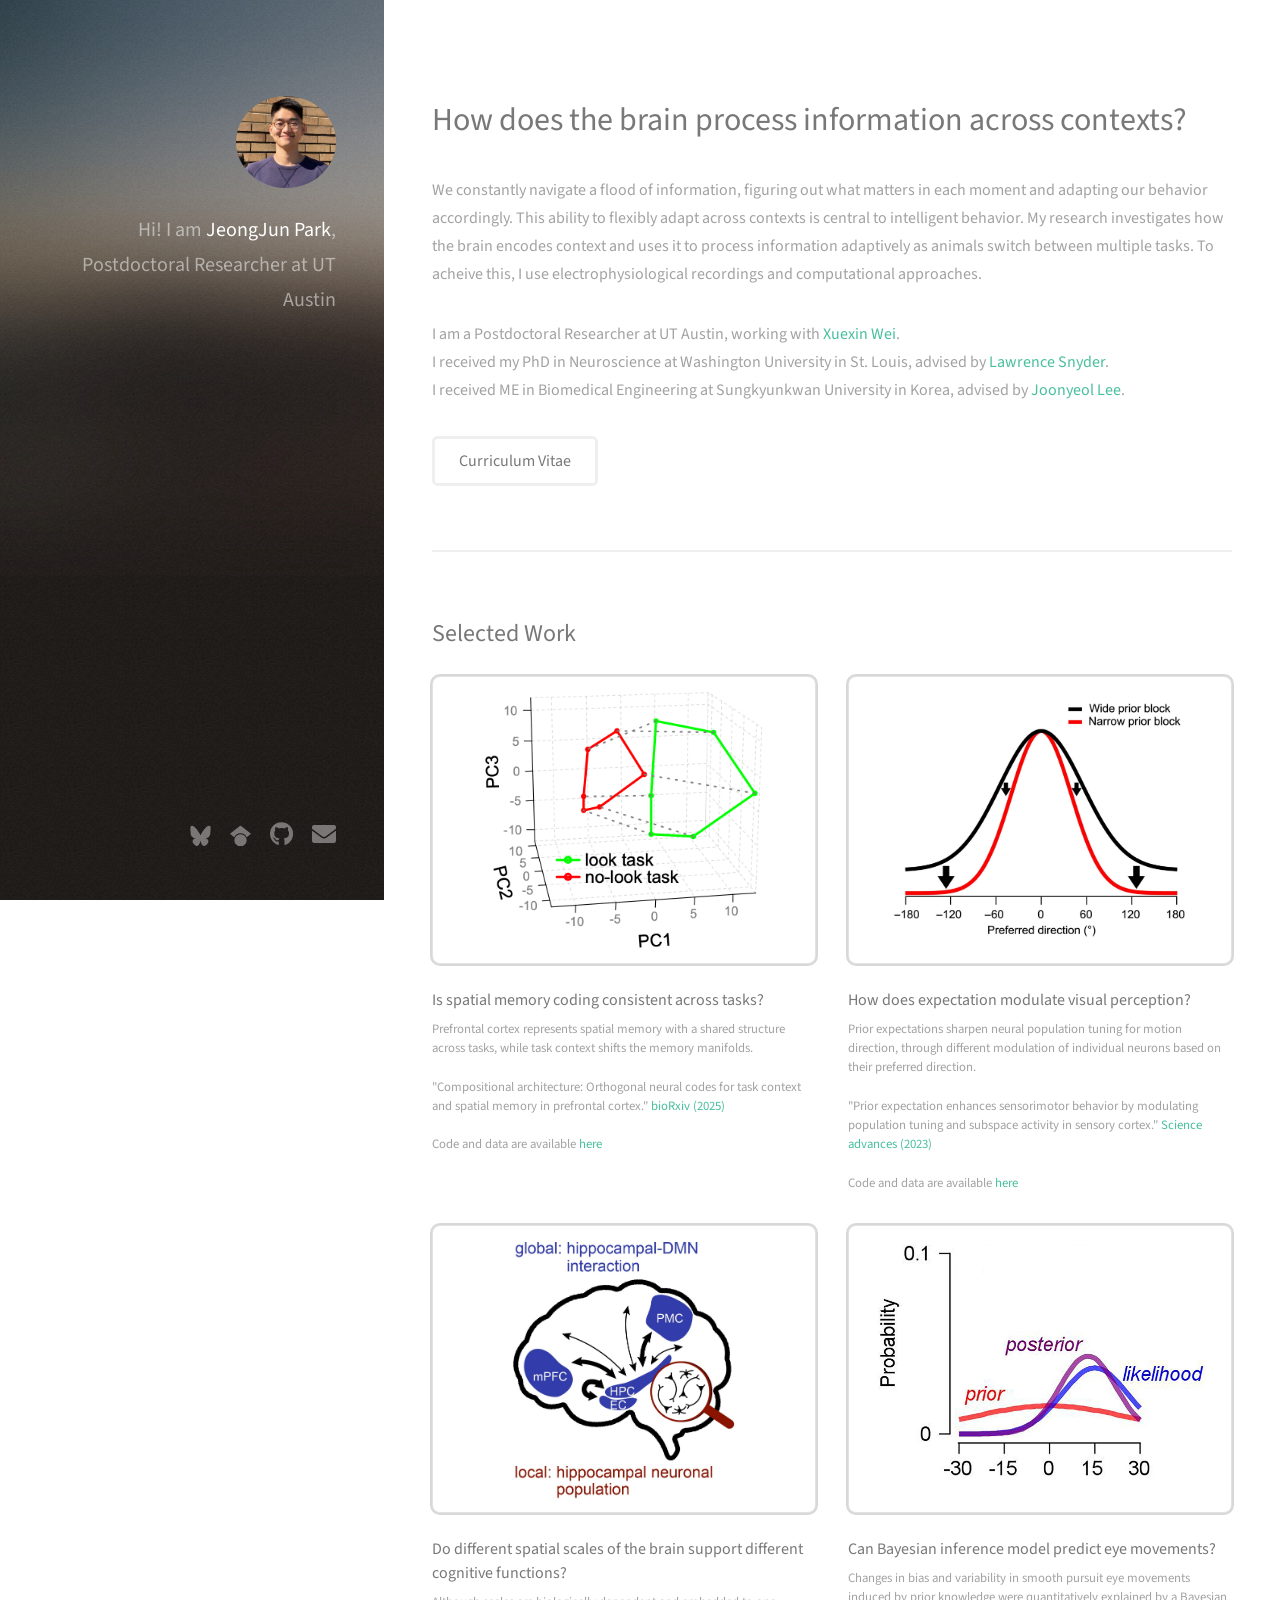
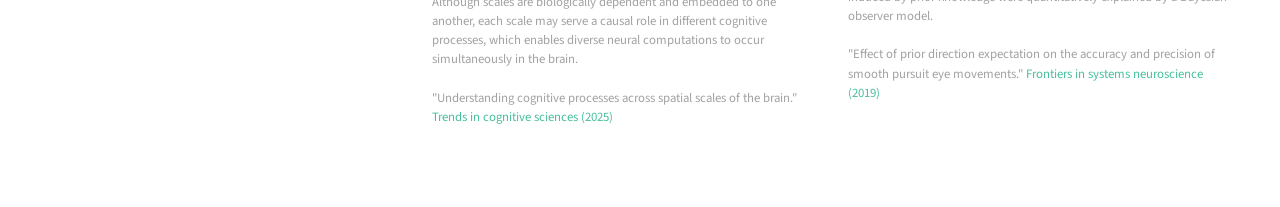
==== commit 5e9e7ec6: "Update bio: postdoc at UT Austin with Xuexin Wei" ====
--- a/index.html
+++ b/index.html
@@ -21,8 +21,8 @@
 		<div class="inner">
 			<a href="#" class="image avatar"><img src="images/me.jpeg" alt="" /></a>
 			<h1>Hi! I am <strong>JeongJun Park</strong>,<br />
-				Neuroscience PhD Candidate <br />
-				at Washington University in St. Louis
+				Postdoctoral Researcher <br />
+				at UT Austin
 			</h1>
 		</div>
 	</header>
@@ -40,11 +40,14 @@
 				My research investigates how the brain encodes context and uses it to process information adaptively as
 				animals switch between multiple tasks. To acheive this, I use electrophysiological recordings and
 				computational approaches.</p>
-			<p>I am a PhD candidate in Neuroscience at
-				<a href="https://neuroscience.wustl.edu/people/jeongjun-park/" target="_blank" rel="noopener">
-					Washington University in St. Louis</a>, working with
+			<p>I am a Postdoctoral Researcher at
+				UT Austin, working with
+				<a href="https://sites.google.com/view/xxweineuraltheory/home" target="_blank" rel="noopener">
+					Xuexin Wei</a>.<br />
+				I received my PhD in Neuroscience at
+				Washington University in St. Louis, advised by
 				<a href="https://neuroscience.wustl.edu/people/lawrence-snyder-md-phd/" target="_blank" rel="noopener">
-					Lawrence Snyder</a>.
+					Lawrence Snyder</a>.<br />
 				I received ME in Biomedical Engineering at Sungkyunkwan University in Korea, advised by
 				<a href="https://semoconlab.com/people/current/" target="_blank" rel="noopener"> Joonyeol Lee</a>.
 			</p>
--- a/assets/css/main.css
+++ b/assets/css/main.css
@@ -3345,25 +3345,28 @@
 
 }
 
-/* PNG icons (CV) */
+/* PNG icons */
 .icon-png {
 	width: 1.6em;
 	height: 1.6em;
 	display: inline-block;
 	vertical-align: middle;
 	transform: translateY(-0.225em);
-	filter: brightness(0) invert(0.7);
-}
-
-/* SVG icons (Bluesky) */
-.icons .svg-icon {
-	width: 1.3em;
-	height: 1.3em;
-	display: inline-block;
-	vertical-align: middle;
-	transform: translateY(-0.225em);
-	filter: brightness(0) invert(0.7);
-}
+	opacity: 0.4;
+	filter: invert(1);
+}
+
+/* SVG icons */
+.svg-icon {
+  width: 1.3em;
+  height: 1.3em;
+  display: inline-block;
+  vertical-align: middle;
+  transform: translateY(-0.225em);
+  filter: brightness(0) invert(1);
+  opacity: 0.4;
+}
+
 
 #footer a {
 	border-bottom: none !important;
@@ -3444,3 +3447,11 @@
   transform: scale(0.95);
   transform-origin: center;
 }
+
+#footer .icons a:hover img.svg-icon,
+#footer .icons a:hover img.icon-png,
+#footer .icons img.svg-icon,
+#footer .icons img.icon-png {
+  filter: brightness(0) invert(1) !important;
+  opacity: 0.4 !important;
+}
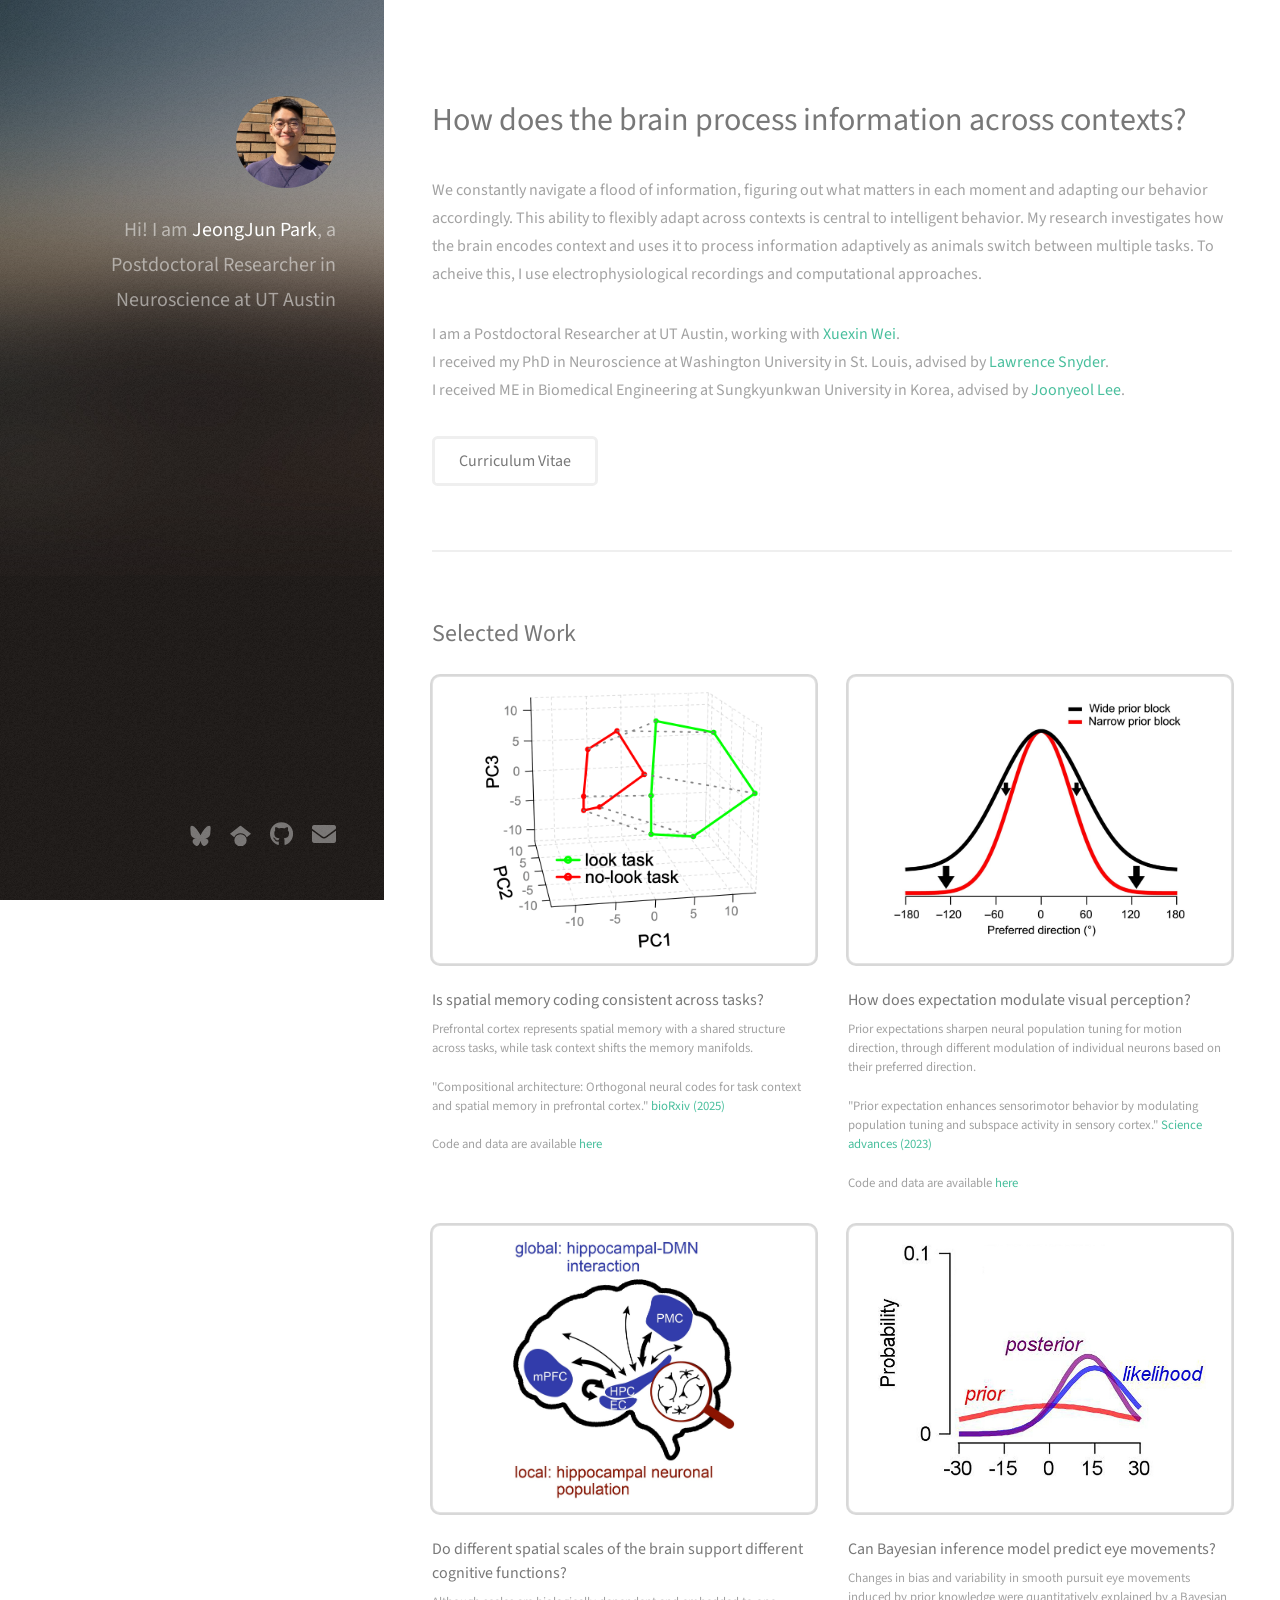
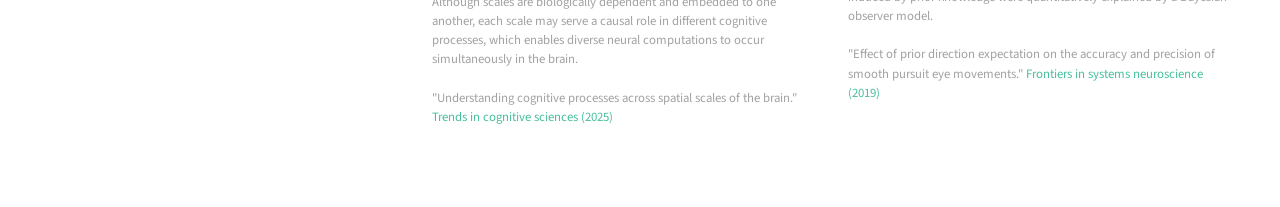
==== commit 79cfe41d: "Update headline" ====
--- a/index.html
+++ b/index.html
@@ -21,7 +21,7 @@
 		<div class="inner">
 			<a href="#" class="image avatar"><img src="images/me.jpeg" alt="" /></a>
 			<h1>Hi! I am <strong>JeongJun Park</strong>,<br />
-				Postdoctoral Researcher <br />
+				a Postdoctoral Researcher in Neuroscience <br />
 				at UT Austin
 			</h1>
 		</div>
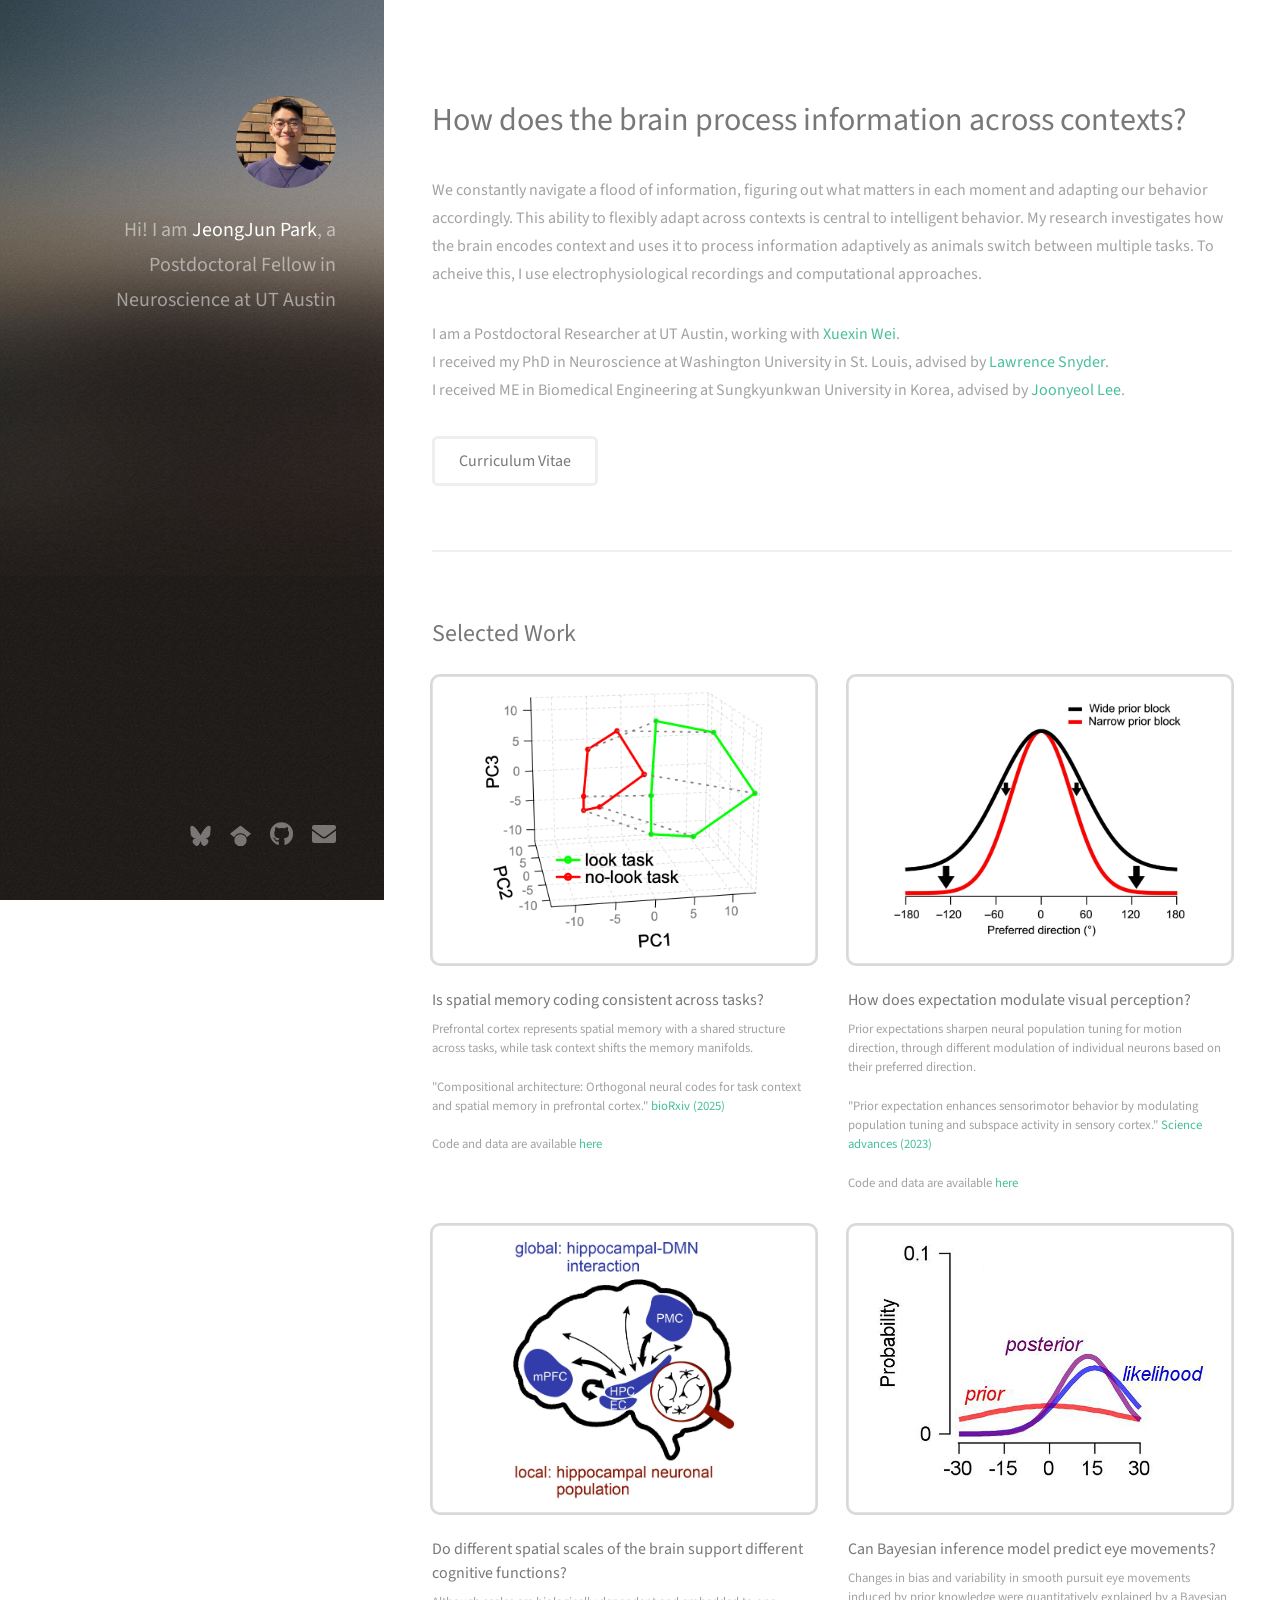
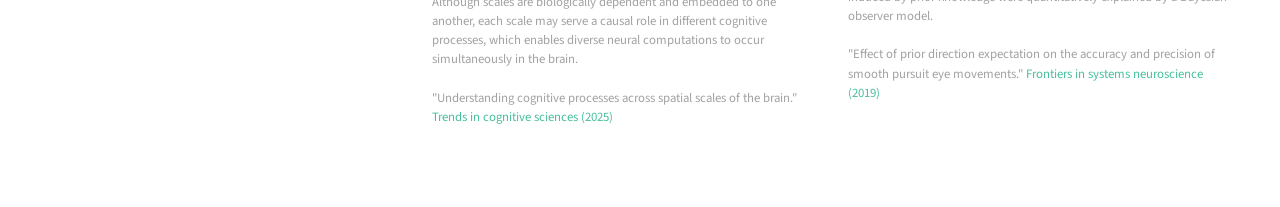
==== commit 9ff74cd1: "Fix author title and text in index.html Updated author title and corrected minor text errors." ====
--- a/index.html
+++ b/index.html
@@ -21,8 +21,8 @@
 		<div class="inner">
 			<a href="#" class="image avatar"><img src="images/me.jpeg" alt="" /></a>
 			<h1>Hi! I am <strong>JeongJun Park</strong>,<br />
-				a Postdoctoral Researcher in Neuroscience <br />
-				at UT Austin
+				a Postdoctoral Fellow <br />
+				in Neuroscience at UT Austin
 			</h1>
 		</div>
 	</header>
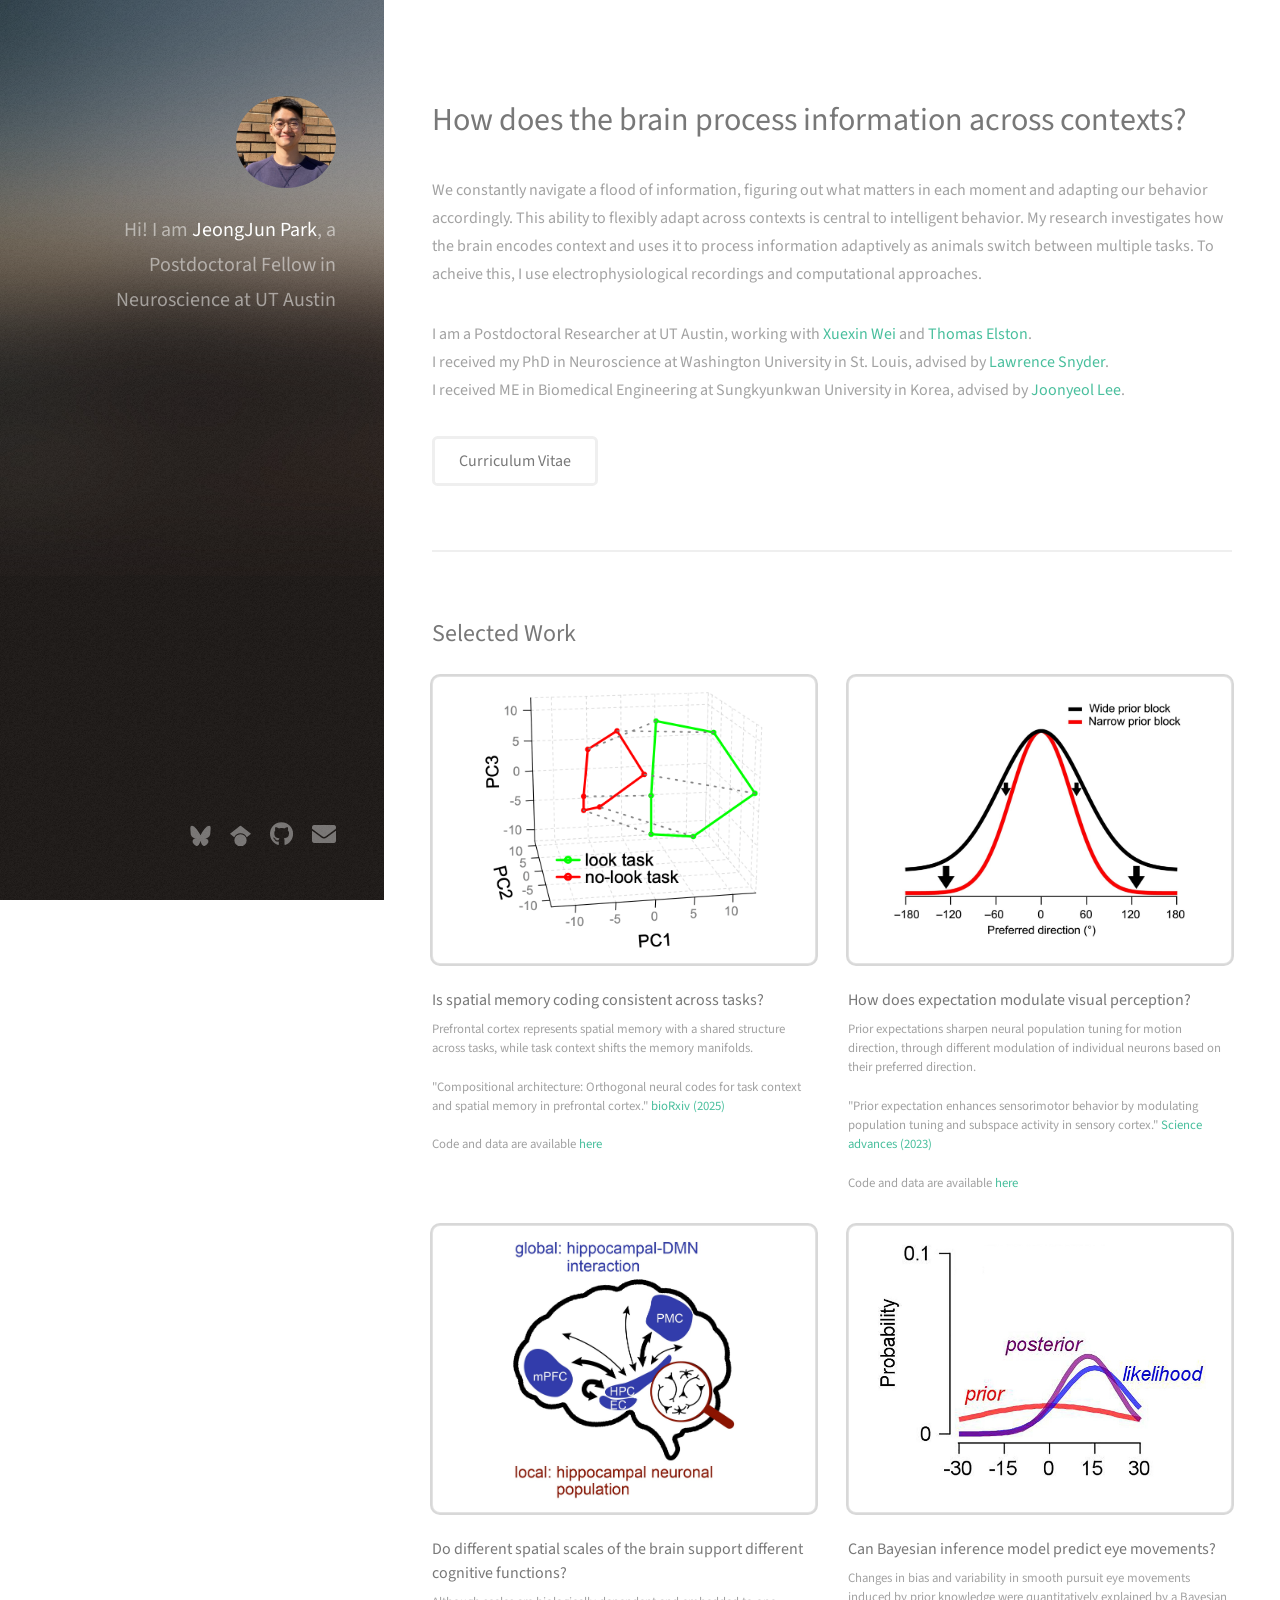
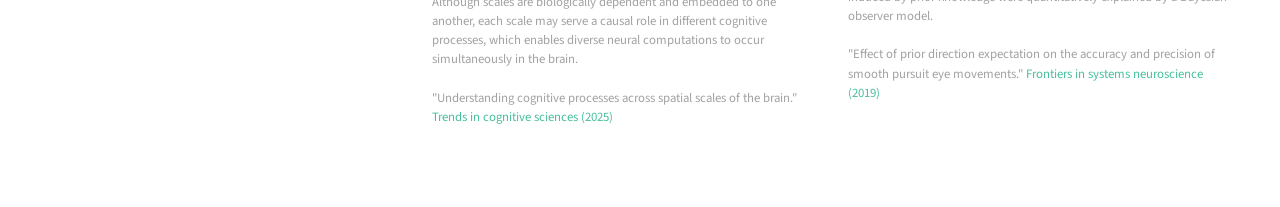
==== commit 0b6e65d3: "Add Thomas Elston as current PI" ====
--- a/index.html
+++ b/index.html
@@ -1,177 +1,189 @@
-<!DOCTYPE HTML>
-<!--
-	Strata by HTML5 UP
-	html5up.net | @ajlkn
-	Free for personal and commercial use under the CCA 3.0 license (html5up.net/license)
--->
-<html>
-
-<head>
-  <title>JeongJun Park</title>
-  <meta charset="utf-8" />
-  <meta name="viewport" content="width=device-width, initial-scale=1" />
-  <link rel="icon" href="/favicon_J.ico" type="image/x-icon">
-  <link rel="stylesheet" href="assets/css/main.css" />
-</head>
-
-<body class="is-preload">
-
-	<!-- Header -->
-	<header id="header">
-		<div class="inner">
-			<a href="#" class="image avatar"><img src="images/me.jpeg" alt="" /></a>
-			<h1>Hi! I am <strong>JeongJun Park</strong>,<br />
-				a Postdoctoral Fellow <br />
-				in Neuroscience at UT Austin
-			</h1>
-		</div>
-	</header>
-
-	<!-- Main -->
-	<div id="main">
-
-		<!-- One -->
-		<section id="one">
-			<header class="major">
-				<h2>How does the brain process information across contexts?</h2>
-			</header>
-			<p> We constantly navigate a flood of information, figuring out what matters in each moment and adapting our
-				behavior accordingly. This ability to flexibly adapt across contexts is central to intelligent behavior.
-				My research investigates how the brain encodes context and uses it to process information adaptively as
-				animals switch between multiple tasks. To acheive this, I use electrophysiological recordings and
-				computational approaches.</p>
-			<p>I am a Postdoctoral Researcher at
-				UT Austin, working with
-				<a href="https://sites.google.com/view/xxweineuraltheory/home" target="_blank" rel="noopener">
-					Xuexin Wei</a>.<br />
-				I received my PhD in Neuroscience at
-				Washington University in St. Louis, advised by
-				<a href="https://neuroscience.wustl.edu/people/lawrence-snyder-md-phd/" target="_blank" rel="noopener">
-					Lawrence Snyder</a>.<br />
-				I received ME in Biomedical Engineering at Sungkyunkwan University in Korea, advised by
-				<a href="https://semoconlab.com/people/current/" target="_blank" rel="noopener"> Joonyeol Lee</a>.
-			</p>
-			<ul class="actions">
-				<li>
-					<a href="assets/cv/CV_JeongJunPark.pdf" class="button" target="_blank" rel="noopener">
-						Curriculum Vitae
-					</a>
-				</li>
-			</ul>
-
-		</section>
-
-		<!-- Two -->
-		<section id="two">
-			<h2>Selected Work</h2>
-			<div class="row">
-				<article class="col-6 col-12-xsmall work-item">
-					<a href="images/fulls/geometry.png" class="image fit thumb ar-square">
-						<img src="images/fulls/geometry.png" alt="" />
-					</a>
-					<h3>Is spatial memory coding consistent across tasks?</h3>
-					<p> Prefrontal cortex represents spatial memory with a shared structure across tasks, while task context shifts
-						the memory manifolds.
-						<br /><br />
-						"Compositional architecture: Orthogonal neural codes for task context and spatial memory in
-						prefrontal cortex."
-						<a href="https://pmc.ncbi.nlm.nih.gov/articles/PMC11888474/" target="_blank"
-							rel="noopener">bioRxiv (2025)</a>
-						<br /><br />
-						Code and data are available
-						<a href="https://github.com/pjjeongjun/Compositional_Architecture" target="_blank"
-							rel="noopener"> here </a>
-					</p>
-				</article>
-				<article class="col-6 col-12-xsmall work-item">
-					<a href="images/fulls/population_tuning.jpeg" class="image fit thumb scale-sm">
-						<img src="images/fulls/population_tuning.jpeg" alt="" />
-					</a>
-					<h3>How does expectation modulate visual perception?</h3>
-					<p> Prior expectations sharpen neural population tuning for motion direction,
-						through different modulation of individual neurons based on their preferred direction.
-						<br /><br />
-						"Prior expectation enhances sensorimotor behavior by modulating population tuning and subspace
-						activity in sensory cortex."
-						<a href="https://www.science.org/doi/full/10.1126/sciadv.adg4156" target="_blank"
-							rel="noopener">Science advances (2023)</a>
-						<br /><br />
-						Code and data are available
-						<a href="https://github.com/pjjeongjun/Prior_Expectation" target="_blank"
-							rel="noopener"> here </a>
-					</p>
-				</article>
-				<article class="col-6 col-12-xsmall work-item">
-					<a href="images/fulls/spatial_scale.jpeg" class="image fit thumb ar-plot">
-						<img src="images/fulls/spatial_scale.jpeg" alt="" />
-					</a>
-					<h3>Do different spatial scales of the brain support different cognitive functions?</h3>
-					<p> Although scales are biologically dependent and embedded to one another,
-						each scale may serve a causal role in different cognitive processes,
-						which enables diverse neural computations to occur simultaneously in the brain.
-						<br /><br />
-						"Understanding cognitive processes across spatial scales of the brain."
-						<a href="https://www.cell.com/trends/cognitive-sciences/abstract/S1364-6613(24)00252-3"
-							target="_blank" rel="noopener">Trends in cognitive sciences (2025)</a>
-					</p>
-				</article>
-
-				<article class="col-6 col-12-xsmall work-item">
-					<a href="images/fulls/bayes.jpg" class="image fit thumb ar-tall">
-						<img src="images/fulls/bayes.jpg" alt="" />
-					</a>
-					<h3>Can Bayesian inference model predict eye movements?</h3>
-					<p> Changes in bias and variability in smooth pursuit eye movements induced by prior knowledge
-						were quantitatively explained by a Bayesian observer model.
-						<br /><br />
-						"Effect of prior direction expectation on the accuracy and precision of smooth pursuit eye
-						movements."
-						<a href="https://www.frontiersin.org/journals/systems-neuroscience/articles/10.3389/fnsys.2019.00071/full"
-							target="_blank" rel="noopener">Frontiers in systems neuroscience (2019)</a>
-					</p>
-				</article>
-			</div>
-		</section>
-		
-	<!-- Footer -->
-	<footer id="footer">
-		<div class="inner">
-			<ul class="icons">
-				<li>
-					<a href="https://bsky.app/profile/jeongjunpark.bsky.social" class="icon" target="_blank"
-						rel="noopener">
-						<img src="images/bluesky.svg" alt="Bluesky" class="svg-icon" />
-					</a>
-				</li>
-				<li>
-					<a href="https://scholar.google.com/citations?user=-ATBHAIAAAAJ&hl=en" class="icon" target="_blank"
-						rel="noopener">
-						<img src="images/scholar.svg" alt="Google Scholar" class="svg-icon" />
-					</a>
-				</li>
-				<li>
-					<a href="https://github.com/pjjeongjun" class="icon brands fa-github">
-						<span class="label">Github</span>
-					</a>
-				</li>
-				<li>
-					<a href="mailto:skkujoon@gmail.com" class="icon solid fa-envelope">
-						<span class="label">Email</span>
-					</a>
-				</li>
-			</ul>
-		</div>
-	</footer>
-
-	<!-- Scripts -->
-	<script src="assets/js/jquery.min.js"></script>
-	<script src="assets/js/jquery.poptrox.min.js"></script>
-	<script src="assets/js/browser.min.js"></script>
-	<script src="assets/js/breakpoints.min.js"></script>
-	<script src="assets/js/util.js"></script>
-	<script src="assets/js/main.js"></script>
-
-</body>
-
-
-</html>
+<!DOCTYPE HTML>
+<!--
+	Strata by HTML5 UP
+	html5up.net | @ajlkn
+	Free for personal and commercial use under the CCA 3.0 license (html5up.net/license)
+-->
+<html lang="en">
+
+<head>
+  <title>JeongJun Park | Computational and Systems Neuroscientist, UT Austin</title>
+<meta name="description" content="JeongJun Park is a postdoctoral fellow in neuroscience at UT Austin, studying how the brain encodes context to guide flexible behavior using electrophysiology and computational modeling." />
+<meta name="author" content="JeongJun Park" />
+<link rel="canonical" href="https://pjjeongjun.github.io/" />
+<meta property="og:type" content="profile" />
+<meta property="og:title" content="JeongJun Park | Computational and Systems Neuroscientist, UT Austin" />
+<meta property="og:description" content="Postdoctoral fellow in neuroscience at UT Austin, studying context, memory and flexible behavior in the brain." />
+<meta property="og:url" content="https://pjjeongjun.github.io/" />
+<meta property="og:image" content="https://pjjeongjun.github.io/images/me.jpeg" />
+<meta name="twitter:card" content="summary" />
+  <meta charset="utf-8" />
+  <meta name="viewport" content="width=device-width, initial-scale=1" />
+  <link rel="icon" href="/favicon_J.ico" type="image/x-icon">
+  <link rel="stylesheet" href="assets/css/main.css" />
+	<script type="application/ld+json">{"@context":"https://schema.org","@type":"Person","name":"JeongJun Park","jobTitle":"Postdoctoral Fellow","description":"Computational and systems neuroscientist studying how the brain encodes context to guide flexible behavior.","url":"https://pjjeongjun.github.io/","image":"https://pjjeongjun.github.io/images/me.jpeg","affiliation":{"@type":"CollegeOrUniversity","name":"The University of Texas at Austin"},"alumniOf":[{"@type":"CollegeOrUniversity","name":"Washington University in St. Louis"},{"@type":"CollegeOrUniversity","name":"Sungkyunkwan University"}],"knowsAbout":["Systems neuroscience","Computational neuroscience","Prefrontal cortex","Electrophysiology","Spatial working memory"],"sameAs":["https://scholar.google.com/citations?user=-ATBHAIAAAAJ&hl=en","https://github.com/pjjeongjun","https://bsky.app/profile/jeongjunpark.bsky.social","https://www.linkedin.com/in/jeongjun-park-054aa4225"]}</script>
+</head>
+
+<body class="is-preload">
+
+	<!-- Header -->
+	<header id="header">
+		<div class="inner">
+			<a href="#" class="image avatar"><img src="images/me.jpeg" alt="JeongJun Park" /></a>
+			<h1>Hi! I am <strong>JeongJun Park</strong>,<br />
+				a Postdoctoral Fellow <br />
+				in Neuroscience at UT Austin
+			</h1>
+		</div>
+	</header>
+
+	<!-- Main -->
+	<div id="main">
+
+		<!-- One -->
+		<section id="one">
+			<header class="major">
+				<h2>How does the brain process information across contexts?</h2>
+			</header>
+			<p> We constantly navigate a flood of information, figuring out what matters in each moment and adapting our
+				behavior accordingly. This ability to flexibly adapt across contexts is central to intelligent behavior.
+				My research investigates how the brain encodes context and uses it to process information adaptively as
+				animals switch between multiple tasks. To acheive this, I use electrophysiological recordings and
+				computational approaches.</p>
+			<p>I am a Postdoctoral Researcher at
+				UT Austin, working with
+				<a href="https://sites.google.com/view/xxweineuraltheory/home" target="_blank" rel="noopener">
+					Xuexin Wei</a> and
+				<a href="https://www.elstonlab.org/" target="_blank" rel="noopener">
+					Thomas Elston</a>.<br />
+				I received my PhD in Neuroscience at
+				Washington University in St. Louis, advised by
+				<a href="https://neuroscience.wustl.edu/people/lawrence-snyder-md-phd/" target="_blank" rel="noopener">
+					Lawrence Snyder</a>.<br />
+				I received ME in Biomedical Engineering at Sungkyunkwan University in Korea, advised by
+				<a href="https://semoconlab.com/people/current/" target="_blank" rel="noopener"> Joonyeol Lee</a>.
+			</p>
+			<ul class="actions">
+				<li>
+					<a href="assets/cv/CV_JeongJunPark.pdf" class="button" target="_blank" rel="noopener">
+						Curriculum Vitae
+					</a>
+				</li>
+			</ul>
+
+		</section>
+
+		<!-- Two -->
+		<section id="two">
+			<h2>Selected Work</h2>
+			<div class="row">
+				<article class="col-6 col-12-xsmall work-item">
+					<a href="images/fulls/geometry.png" class="image fit thumb ar-square">
+						<img src="images/fulls/geometry.png" alt="Orthogonal neural codes for task context and spatial memory in prefrontal cortex" />
+					</a>
+					<h3>Is spatial memory coding consistent across tasks?</h3>
+					<p> Prefrontal cortex represents spatial memory with a shared structure across tasks, while task context shifts
+						the memory manifolds.
+						<br /><br />
+						"Compositional architecture: Orthogonal neural codes for task context and spatial memory in
+						prefrontal cortex."
+						<a href="https://pmc.ncbi.nlm.nih.gov/articles/PMC11888474/" target="_blank"
+							rel="noopener">bioRxiv (2025)</a>
+						<br /><br />
+						Code and data are available
+						<a href="https://github.com/pjjeongjun/Compositional_Architecture" target="_blank"
+							rel="noopener"> here </a>
+					</p>
+				</article>
+				<article class="col-6 col-12-xsmall work-item">
+					<a href="images/fulls/population_tuning.jpeg" class="image fit thumb scale-sm">
+						<img src="images/fulls/population_tuning.jpeg" alt="Prior expectation sharpens neural population tuning in sensory cortex" />
+					</a>
+					<h3>How does expectation modulate visual perception?</h3>
+					<p> Prior expectations sharpen neural population tuning for motion direction,
+						through different modulation of individual neurons based on their preferred direction.
+						<br /><br />
+						"Prior expectation enhances sensorimotor behavior by modulating population tuning and subspace
+						activity in sensory cortex."
+						<a href="https://www.science.org/doi/full/10.1126/sciadv.adg4156" target="_blank"
+							rel="noopener">Science advances (2023)</a>
+						<br /><br />
+						Code and data are available
+						<a href="https://github.com/pjjeongjun/Prior_Expectation" target="_blank"
+							rel="noopener"> here </a>
+					</p>
+				</article>
+				<article class="col-6 col-12-xsmall work-item">
+					<a href="images/fulls/spatial_scale.jpeg" class="image fit thumb ar-plot">
+						<img src="images/fulls/spatial_scale.jpeg" alt="Cognitive processes across spatial scales of the brain" />
+					</a>
+					<h3>Do different spatial scales of the brain support different cognitive functions?</h3>
+					<p> Although scales are biologically dependent and embedded to one another,
+						each scale may serve a causal role in different cognitive processes,
+						which enables diverse neural computations to occur simultaneously in the brain.
+						<br /><br />
+						"Understanding cognitive processes across spatial scales of the brain."
+						<a href="https://www.cell.com/trends/cognitive-sciences/abstract/S1364-6613(24)00252-3"
+							target="_blank" rel="noopener">Trends in cognitive sciences (2025)</a>
+					</p>
+				</article>
+
+				<article class="col-6 col-12-xsmall work-item">
+					<a href="images/fulls/bayes.jpg" class="image fit thumb ar-tall">
+						<img src="images/fulls/bayes.jpg" alt="Bayesian observer model of smooth pursuit eye movements" />
+					</a>
+					<h3>Can Bayesian inference model predict eye movements?</h3>
+					<p> Changes in bias and variability in smooth pursuit eye movements induced by prior knowledge
+						were quantitatively explained by a Bayesian observer model.
+						<br /><br />
+						"Effect of prior direction expectation on the accuracy and precision of smooth pursuit eye
+						movements."
+						<a href="https://www.frontiersin.org/journals/systems-neuroscience/articles/10.3389/fnsys.2019.00071/full"
+							target="_blank" rel="noopener">Frontiers in systems neuroscience (2019)</a>
+					</p>
+				</article>
+			</div>
+		</section>
+		
+	<!-- Footer -->
+	<footer id="footer">
+		<div class="inner">
+			<ul class="icons">
+				<li>
+					<a href="https://bsky.app/profile/jeongjunpark.bsky.social" class="icon" target="_blank"
+						rel="noopener">
+						<img src="images/bluesky.svg" alt="Bluesky" class="svg-icon" />
+					</a>
+				</li>
+				<li>
+					<a href="https://scholar.google.com/citations?user=-ATBHAIAAAAJ&hl=en" class="icon" target="_blank"
+						rel="noopener">
+						<img src="images/scholar.svg" alt="Google Scholar" class="svg-icon" />
+					</a>
+				</li>
+				<li>
+					<a href="https://github.com/pjjeongjun" class="icon brands fa-github">
+						<span class="label">Github</span>
+					</a>
+				</li>
+				<li>
+					<a href="mailto:skkujoon@gmail.com" class="icon solid fa-envelope">
+						<span class="label">Email</span>
+					</a>
+				</li>
+			</ul>
+		</div>
+	</footer>
+
+	<!-- Scripts -->
+	<script src="assets/js/jquery.min.js"></script>
+	<script src="assets/js/jquery.poptrox.min.js"></script>
+	<script src="assets/js/browser.min.js"></script>
+	<script src="assets/js/breakpoints.min.js"></script>
+	<script src="assets/js/util.js"></script>
+	<script src="assets/js/main.js"></script>
+
+</body>
+
+
+</html>
